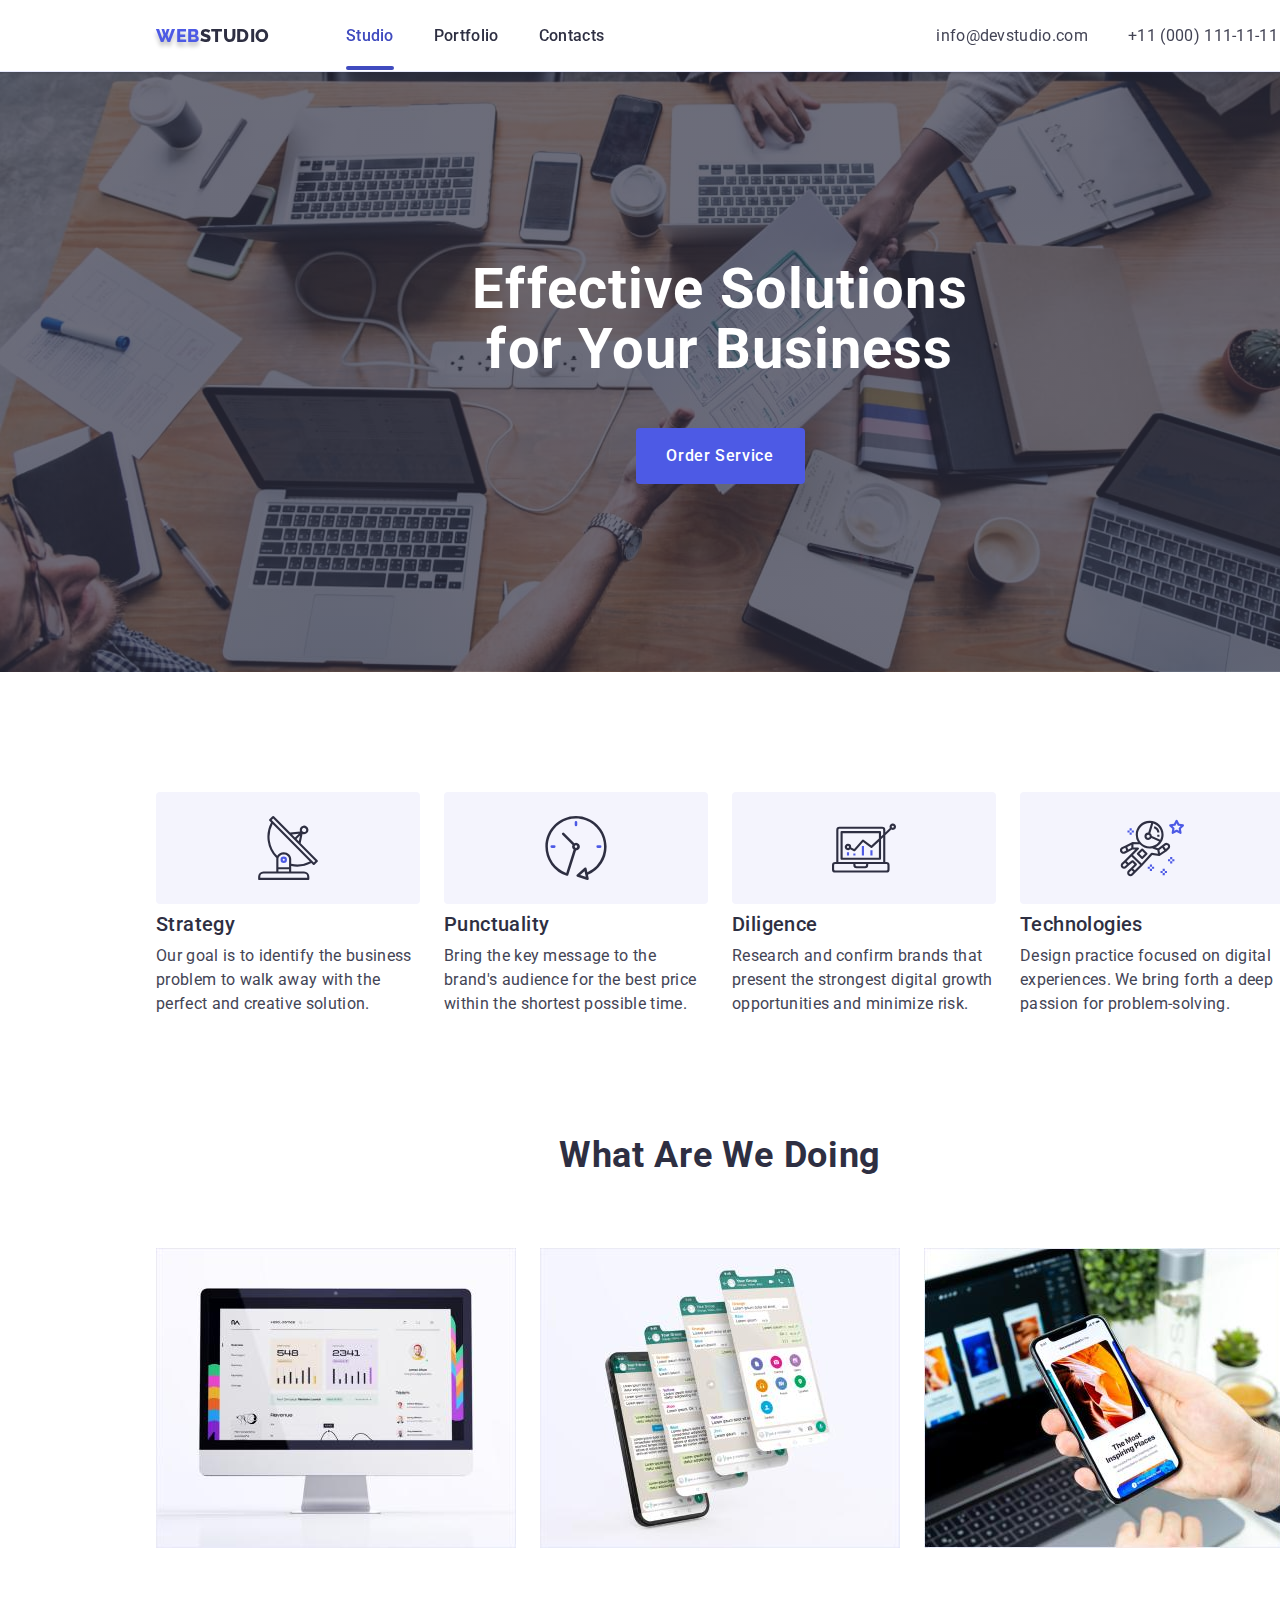
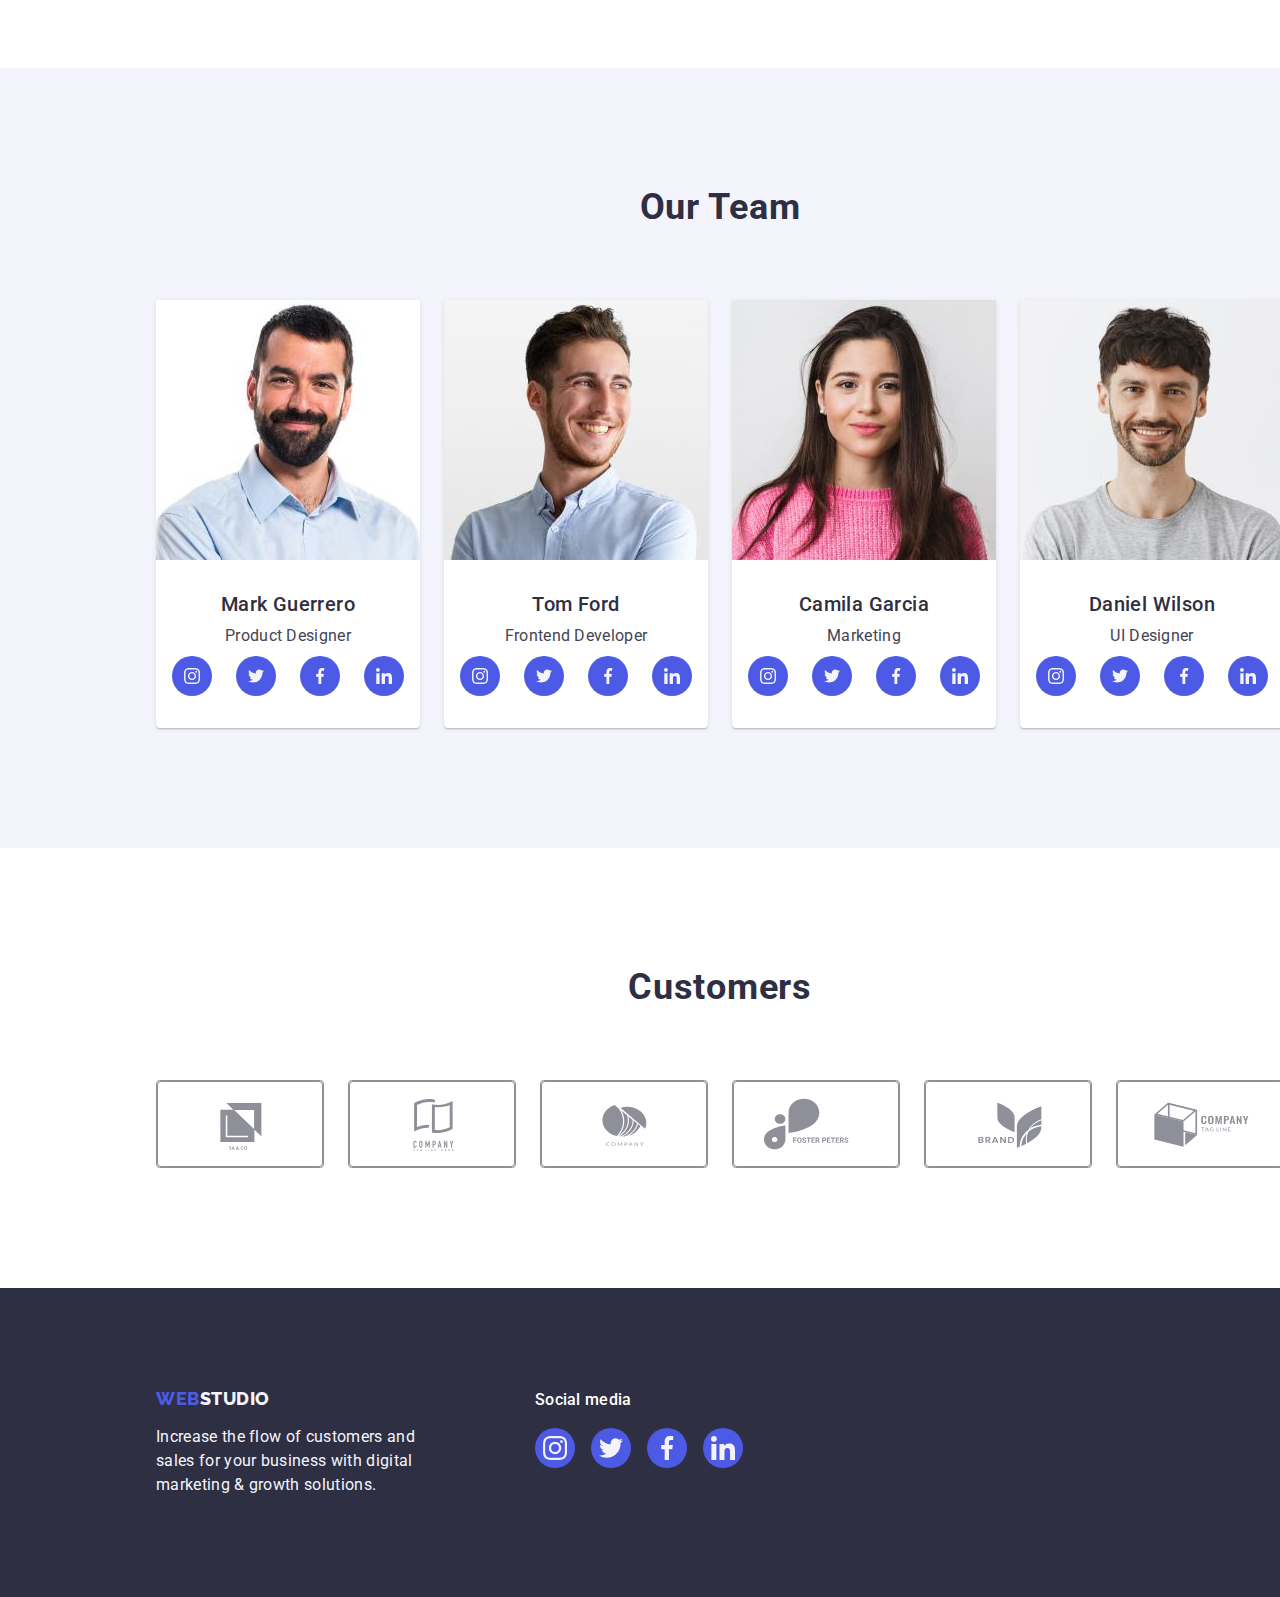
==== index.html @ 385cc88a "test" ====
<!DOCTYPE html>
<html lang="en">
  <head>
    <meta charset="UTF-8" />
    <meta http-equiv="X-UA-Compatible" content="IE=edge" />
    <meta name="viewport" content="width=device-width, initial-scale=1.0" />
    <link rel="preconnect" href="https://fonts.googleapis.com" />
    <link rel="preconnect" href="https://fonts.gstatic.com" crossorigin />
    <link
      href="https://fonts.googleapis.com/css2?family=Raleway:wght@800&family=Roboto:wght@400;500;700;900&display=swap"
      rel="stylesheet"
    />
    <link rel="stylesheet" href="./css/modern-normalize.min.css" />
    <link rel="stylesheet" href="./css/styles.css" />
    <title>Studio</title>
  </head>
  <body>
    <!-- <div class="container"> -->
    <!-- header -->
    <header class="header">
      <div class="header-div container">
        <nav class="header-nav">
          <!-- logo -->

          <a class="header-logo-main link" href="./index.html"
            >Web<span class="header-logo-part">Studio</span></a
          >
          <!-- menu -->
          <!-- использовать ли тут меню, или лучше юл? по семантике вроде как лучше меню? -->
          <ul class="list header-list">
            <li class="header-menu-list">
              <a
                class="header-menu-list-properties link current"
                href="./index.html"
                >Studio</a
              >
            </li>
            <li class="header-menu-list">
              <a
                class="header-menu-list-properties link"
                href="./portfolio.html"
                >Portfolio</a
              >
            </li>
            <li class="header-menu-list">
              <a class="header-menu-list-properties link" href="">Contacts</a>
            </li>
          </ul>
        </nav>
        <!-- contacts -->
        <address class="header-contacts">
          <ul class="list header-contacts-list">
            <li class="contacts-item">
              <a class="contacts-link link" href="mailto:info@devstudio.com"
                >info@devstudio.com</a
              >
            </li>
            <li class="contacts-item">
              <a class="contacts-link link" href="tel:+110001111111"
                >+11 (000) 111-11-11</a
              >
            </li>
          </ul>
        </address>
      </div>
    </header>

    <!-- block solutions/ welcome page -->
    <main>
      <section class="welcome-page">
        <div class="container hero">
          <h1 class="h-one">Effective Solutions for Your Business</h1>
          <!-- <input type="button" value="Order Service" /> -->
          <button class="main-button" type="button" data-modal-open>
            Order Service
          </button>
        </div>
      </section>
      <!-- section one goals -->
      <section class="our-goal">
        <div class="goal-container container">
          <h2 class="visually-hidden">Our Goal</h2>
          <ul class="goal-list list">
            <li class="goal-list-li">
              <div class="goal-container-icons">
                <svg class="icon" width="64" height="64">
                  <use href="./images/icons.svg#icon-antenna"></use>
                </svg>
              </div>
              <h3 class="h-three">Strategy</h3>
              <p class="goal-p">
                Our goal is to identify the business problem to walk away with
                the perfect and creative solution.
              </p>
            </li>
            <li class="goal-list-li">
              <div class="goal-container-icons">
                <svg class="icon" width="64" height="64">
                  <use href="./images/icons.svg#icon-clock"></use>
                </svg>
              </div>
              <h3 class="h-three">Punctuality</h3>
              <p class="goal-p">
                Bring the key message to the brand's audience for the best price
                within the shortest possible time.
              </p>
            </li>
            <li class="goal-list-li">
              <div class="goal-container-icons">
                <svg class="icon" width="64" height="64">
                  <use href="./images/icons.svg#icon-diagram"></use>
                </svg>
              </div>
              <h3 class="h-three">Diligence</h3>
              <p class="goal-p">
                Research and confirm brands that present the strongest digital
                growth opportunities and minimize risk.
              </p>
            </li>
            <li class="goal-list-li">
              <div class="goal-container-icons">
                <svg class="icon" width="64" height="64">
                  <use href="./images/icons.svg#icon-astronaut"></use>
                </svg>
              </div>
              <h3 class="h-three">Technologies</h3>
              <p class="goal-p">
                Design practice focused on digital experiences. We bring forth a
                deep passion for problem-solving.
              </p>
            </li>
          </ul>
        </div>
      </section>
      <!-- section two about our job -->
      <!-- по поводу альтов у данных изображений возникают сомнения -->
      <section class="section-two">
        <div class="do-container container">
          <h2 class="h-two">What are we doing</h2>
          <ul class="images-list list">
            <li class="images-work">
              <img
                src="./images/desktopapp.jpg"
                alt="desktop app"
                width="360"
                height="300"
              />
            </li>
            <li class="images-work">
              <img
                src="./images/mobilesupport.jpg"
                alt="mobile support"
                width="360"
                height="300"
              />
            </li>
            <li class="images-work">
              <img
                src="./images/mobileapp.jpg"
                alt="mobile app"
                width="360"
                height="300"
              />
            </li>
          </ul>
        </div>
      </section>

      <section class="section-employee">
        <div class="employee-container container">
          <h2 class="h-two">Our Team</h2>
          <ul class="employee-list list">
            <li class="employee-card">
              <img
                src="./images/employeephoto1.jpg"
                alt="Mark Guerrero photo"
                width="264"
                height="260"
              />
              <div class="employee-card-text">
                <h3 class="h-three">Mark Guerrero</h3>
                <p class="goal-p">Product Designer</p>
                <div class="employee-icons-box icons-box">
                  <ul class="employee-icons-ul list icons-ul">
                    <li class="socials-icons-list">
                      <a
                        class="socials-a"
                        href="https://www.instagram.com/"
                        target="_blank"
                      >
                        <svg class="icon" width="16" height="16">
                          <use href="./images/icons.svg#icon-instagram"></use>
                        </svg>
                      </a>
                    </li>
                    <li class="socials-icons-list">
                      <a
                        class="socials-a"
                        href="https://www.twitter.com/"
                        target="_blank"
                      >
                        <svg class="icon" width="16" height="16">
                          <use href="./images/icons.svg#icon-twitter"></use>
                        </svg>
                      </a>
                    </li>
                    <li class="socials-icons-list">
                      <a
                        class="socials-a"
                        href="https://www.facebook.com/"
                        target="_blank"
                      >
                        <svg class="icon" width="16" height="16">
                          <use href="./images/icons.svg#icon-facebook"></use>
                        </svg>
                      </a>
                    </li>
                    <li class="socials-icons-list">
                      <a
                        class="socials-a"
                        href="https://www.linkedin.com/"
                        target="_blank"
                      >
                        <svg class="icon" width="16" height="16">
                          <use href="./images/icons.svg#icon-linkedin"></use>
                        </svg>
                      </a>
                    </li>
                  </ul>
                </div>
              </div>
            </li>
            <li class="employee-card">
              <img
                src="./images/employeephoto2.jpg"
                alt="Tom Ford photo"
                width="264"
                height="260"
              />
              <div class="employee-card-text">
                <h3 class="h-three">Tom Ford</h3>
                <p class="goal-p">Frontend Developer</p>
                <div class="employee-icons-box icons-box">
                  <ul class="employee-icons-ul list icons-ul">
                    <li class="socials-icons-list">
                      <a
                        class="socials-a"
                        href="https://www.instagram.com/"
                        target="_blank"
                      >
                        <svg class="icon" width="16" height="16">
                          <use href="./images/icons.svg#icon-instagram"></use>
                        </svg>
                      </a>
                    </li>
                    <li class="socials-icons-list">
                      <a
                        class="socials-a"
                        href="https://www.twitter.com/"
                        target="_blank"
                      >
                        <svg class="icon" width="16" height="16">
                          <use href="./images/icons.svg#icon-twitter"></use>
                        </svg>
                      </a>
                    </li>
                    <li class="socials-icons-list">
                      <a
                        class="socials-a"
                        href="https://www.facebook.com/"
                        target="_blank"
                      >
                        <svg class="icon" width="16" height="16">
                          <use href="./images/icons.svg#icon-facebook"></use>
                        </svg>
                      </a>
                    </li>
                    <li class="socials-icons-list">
                      <a
                        class="socials-a"
                        href="https://www.linkedin.com/"
                        target="_blank"
                      >
                        <svg class="icon" width="16" height="16">
                          <use href="./images/icons.svg#icon-linkedin"></use>
                        </svg>
                      </a>
                    </li>
                  </ul>
                </div>
              </div>
            </li>
            <li class="employee-card">
              <img
                src="./images/employeephoto3.jpg"
                alt="Camila Garcia photo"
                width="264"
                height="260"
              />
              <div class="employee-card-text">
                <h3 class="h-three">Camila Garcia</h3>
                <p class="goal-p">Marketing</p>
                <div class="employee-icons-box icons-box">
                  <ul class="employee-icons-ul list icons-ul">
                    <li class="socials-icons-list">
                      <a
                        class="socials-a"
                        href="https://www.instagram.com/"
                        target="_blank"
                      >
                        <svg class="icon" width="16" height="16">
                          <use href="./images/icons.svg#icon-instagram"></use>
                        </svg>
                      </a>
                    </li>
                    <li class="socials-icons-list">
                      <a
                        class="socials-a"
                        href="https://www.twitter.com/"
                        target="_blank"
                      >
                        <svg class="icon" width="16" height="16">
                          <use href="./images/icons.svg#icon-twitter"></use>
                        </svg>
                      </a>
                    </li>
                    <li class="socials-icons-list">
                      <a
                        class="socials-a"
                        href="https://www.facebook.com/"
                        target="_blank"
                      >
                        <svg class="icon" width="16" height="16">
                          <use href="./images/icons.svg#icon-facebook"></use>
                        </svg>
                      </a>
                    </li>
                    <li class="socials-icons-list">
                      <a
                        class="socials-a"
                        href="https://www.linkedin.com/"
                        target="_blank"
                      >
                        <svg class="icon" width="16" height="16">
                          <use href="./images/icons.svg#icon-linkedin"></use>
                        </svg>
                      </a>
                    </li>
                  </ul>
                </div>
              </div>
            </li>
            <li class="employee-card">
              <img
                src="./images/employeephoto4.jpg"
                alt="Daniel Wilson photo"
                width="264"
                height="260"
              />
              <div class="employee-card-text">
                <h3 class="h-three">Daniel Wilson</h3>
                <p class="goal-p">UI Designer</p>
                <div class="employee-icons-box icons-box">
                  <ul class="employee-icons-ul list icons-ul">
                    <li class="socials-icons-list">
                      <a
                        class="socials-a"
                        href="https://www.instagram.com/"
                        target="_blank"
                      >
                        <svg class="icon" width="16" height="16">
                          <use href="./images/icons.svg#icon-instagram"></use>
                        </svg>
                      </a>
                    </li>
                    <li class="socials-icons-list">
                      <a
                        class="socials-a"
                        href="https://www.twitter.com/"
                        target="_blank"
                      >
                        <svg class="icon" width="16" height="16">
                          <use href="./images/icons.svg#icon-twitter"></use>
                        </svg>
                      </a>
                    </li>
                    <li class="socials-icons-list">
                      <a
                        class="socials-a"
                        href="https://www.facebook.com/"
                        target="_blank"
                      >
                        <svg class="icon" width="16" height="16">
                          <use href="./images/icons.svg#icon-facebook"></use>
                        </svg>
                      </a>
                    </li>
                    <li class="socials-icons-list">
                      <a
                        class="socials-a"
                        href="https://www.linkedin.com/"
                        target="_blank"
                      >
                        <svg class="icon" width="16" height="16">
                          <use href="./images/icons.svg#icon-linkedin"></use>
                        </svg>
                      </a>
                    </li>
                  </ul>
                </div>
              </div>
            </li>
          </ul>
        </div>
      </section>

      <section class="section-customers">
        <div class="customers-div container">
          <h2 class="h-two">Customers</h2>
          <ul class="customers-ul list">
            <li class="customers-list">
              <a class="customers-a" href="">
                <svg class="icon" width="104" height="56">
                  <use href="./images/icons.svg#icon-yacologo"></use>
                </svg>
              </a>
            </li>
            <li class="customers-list">
              <a class="customers-a" href="">
                <svg class="icon" width="104" height="56">
                  <use href="./images/icons.svg#icon-taglinecompanylogo"></use>
                </svg>
              </a>
            </li>
            <li class="customers-list">
              <a class="customers-a" href="">
                <svg class="icon" width="104" height="56">
                  <use href="./images/icons.svg#icon-companylogo"></use>
                </svg>
              </a>
            </li>
            <li class="customers-list">
              <a class="customers-a" href="">
                <svg class="icon" width="104" height="56">
                  <use href="./images/icons.svg#icon-fosterpeterslogo"></use>
                </svg>
              </a>
            </li>
            <li class="customers-list">
              <a class="customers-a" href="">
                <svg class="icon" width="104" height="56">
                  <use href="./images/icons.svg#icon-brandlogo"></use>
                </svg>
              </a>
            </li>
            <li class="customers-list">
              <a class="customers-a" href="">
                <svg class="icon" width="104" height="56">
                  <use href="./images/icons.svg#icon-companytaglinelogo"></use>
                </svg>
              </a>
            </li>
          </ul>
        </div>
      </section>
    </main>

    <footer class="footer-main">
      <div class="footer-container container">
        <div class="footer-logo-p">
          <a class="footer-logo-main link" href="./index.html"
            >Web<span class="footer-logo-part">Studio</span></a
          >

          <p class="footer-text">
            Increase the flow of customers and <br />
            sales for your business with digital <br />
            marketing & growth solutions.
          </p>
        </div>

        <div class="footer-icons-box">
          <p class="socials-p">Social media</p>
          <ul class="footer-icons-ul list">
            <li class="footer-icons-list">
              <a
                class="footer-a"
                href="https://www.instagram.com/"
                target="_blank"
              >
                <svg class="icon" width="24" height="24">
                  <use href="./images/icons.svg#icon-instagram"></use>
                </svg>
              </a>
            </li>
            <li class="footer-icons-list">
              <a
                class="footer-a"
                href="https://www.twitter.com/"
                target="_blank"
              >
                <svg class="icon" width="24" height="24">
                  <use href="./images/icons.svg#icon-twitter"></use>
                </svg>
              </a>
            </li>
            <li class="footer-icons-list">
              <a
                class="footer-a"
                href="https://www.facebook.com/"
                target="_blank"
              >
                <svg class="icon" width="24" height="24">
                  <use href="./images/icons.svg#icon-facebook"></use>
                </svg>
              </a>
            </li>
            <li class="footer-icons-list">
              <a
                class="footer-a"
                href="https://www.linkedin.com/"
                target="_blank"
              >
                <svg class="icon" width="24" height="24">
                  <use href="./images/icons.svg#icon-linkedin"></use>
                </svg>
              </a>
            </li>
          </ul>
        </div>
      </div>
    </footer>

    <!-- ?Модалка -->

    <div class="backdrop is-hidden" data-modal>
      <div class="modal">
        <p class="modal-p"></p>
        <button class="close-button" type="button" data-modal-close>
          <svg class="icon" width="8" height="8">
            <use href="./images/icons.svg#icon-closeblack"></use>
          </svg>
        </button>
      </div>
    </div>

    <!-- ?Конец модалки -->

    <script src="./js/modal.js"></script>
  </body>
</html>
---- css/styles.css ----
body {
  font-family: "Roboto", sans-serif;
  color: #434455;
  background-color: #ffffff;
  width: 1440px;
  margin: 0 auto;
}

.container {
  -webkit-box-align: center;
      -ms-flex-align: center;
          align-items: center;
  width: 1158px;
  margin: 0 auto;
  padding: 0 15px;
}

.header {
  background-color: #ffffff;
  border-bottom: 1px solid #e7e9fc;
  height: 72px;
  display: -webkit-box;
  display: -ms-flexbox;
  display: flex;
  -webkit-box-pack: center;
      -ms-flex-pack: center;
          justify-content: center;
  position: sticky;
  top: 0;
  -webkit-box-shadow: 0px 2px 1px rgba(46, 47, 66, 0.08), 0px 1px 1px rgba(46, 47, 66, 0.16), 0px 1px 6px rgba(46, 47, 66, 0.08);
          box-shadow: 0px 2px 1px rgba(46, 47, 66, 0.08), 0px 1px 1px rgba(46, 47, 66, 0.16), 0px 1px 6px rgba(46, 47, 66, 0.08);
}
.header .header-div {
  display: -webkit-box;
  display: -ms-flexbox;
  display: flex;
}
.header .header-div .header-nav {
  display: -webkit-box;
  display: -ms-flexbox;
  display: flex;
  -webkit-box-align: center;
      -ms-flex-align: center;
          align-items: center;
}
.header .header-div .header-nav .header-list {
  display: -webkit-box;
  display: -ms-flexbox;
  display: flex;
  margin-right: 332px;
  gap: 40px;
  -webkit-box-align: start;
      -ms-flex-align: start;
          align-items: flex-start;
}
.header .header-div .header-nav .header-list .header-menu-list-properties {
  color: #2e2f42;
  font-size: 16px;
  font-weight: 500;
  line-height: 1.5;
  letter-spacing: 0.02em;
  padding: 24px 0;
  position: relative;
  -webkit-transition: color 250ms cubic-bezier(0.4, 0, 0.2, 1);
  transition: color 250ms cubic-bezier(0.4, 0, 0.2, 1);
}
.header .header-div .header-nav .header-list .header-menu-list-properties:hover, .header .header-div .header-nav .header-list .header-menu-list-properties:focus {
  color: #404bbf;
}
.header .header-div .header-nav .header-list .current {
  position: relative;
  color: #404bbf;
  -webkit-transition: color 250ms cubic-bezier(0.4, 0, 0.2, 1);
  transition: color 250ms cubic-bezier(0.4, 0, 0.2, 1);
}
.header .header-div .header-nav .header-list .current::after {
  content: "";
  width: 100%;
  position: absolute;
  left: 0;
  bottom: -1px;
  height: 4px;
  background-color: #404bbf;
  border-radius: 2px;
}
.header .header-div .header-nav .header-logo-main {
  display: -webkit-box;
  display: -ms-flexbox;
  display: flex;
  color: #4d5ae5;
  font-family: "Raleway", sans-serif;
  font-size: 18px;
  font-weight: 800;
  text-transform: uppercase;
  line-height: 1.17;
  letter-spacing: 0.03em;
  margin-right: 76px;
  text-shadow: 0px 4px 4px rgba(0, 0, 0, 0.25);
}
.header .header-div .header-nav .header-logo-main .header-logo-part {
  color: #2e2f42;
  text-shadow: none;
}
.header .header-div .header-contacts {
  font-style: normal;
}
.header .header-div .header-contacts .header-contacts-list {
  display: -webkit-box;
  display: -ms-flexbox;
  display: flex;
  gap: 40px;
}
.header .header-div .header-contacts .header-contacts-list .contacts-link {
  color: #434455;
  font-size: 16px;
  line-height: 1.5;
  letter-spacing: 0.02em;
  position: relative;
  -webkit-transition: color 250ms cubic-bezier(0.4, 0, 0.2, 1);
  transition: color 250ms cubic-bezier(0.4, 0, 0.2, 1);
}
.header .header-div .header-contacts .header-contacts-list .contacts-link:hover, .header .header-div .header-contacts .header-contacts-list .contacts-link:focus {
  color: #404bbf;
}

.footer-main {
  background-color: #2e2f42;
  padding: 100px 0;
}
.footer-main .footer-container {
  display: -webkit-box;
  display: -ms-flexbox;
  display: flex;
  -webkit-box-orient: horizontal;
  -webkit-box-direction: normal;
      -ms-flex-direction: row;
          flex-direction: row;
  -webkit-box-align: baseline;
      -ms-flex-align: baseline;
          align-items: baseline;
}
.footer-main .footer-container .footer-logo-p {
  display: -webkit-box;
  display: -ms-flexbox;
  display: flex;
  -webkit-box-orient: vertical;
  -webkit-box-direction: normal;
      -ms-flex-direction: column;
          flex-direction: column;
  margin-right: 120px;
}
.footer-main .footer-container .footer-logo-p .footer-logo-main {
  display: inline-block;
  color: #4d5ae5;
  font-family: "Raleway", sans-serif;
  font-size: 18px;
  font-weight: 800;
  text-transform: uppercase;
  line-height: 1.17;
  letter-spacing: 0.03em;
  margin-bottom: 16px;
}
.footer-main .footer-container .footer-logo-p .footer-logo-main .footer-logo-part {
  color: #f4f4fd;
}
.footer-main .footer-container .footer-logo-p .footer-text {
  max-width: 264px;
  font-size: 16px;
  color: #f4f4fd;
  letter-spacing: 0.02em;
  line-height: 1.5;
}
.footer-main .footer-container .footer-icons-box {
  display: -webkit-box;
  display: -ms-flexbox;
  display: flex;
  -webkit-box-orient: vertical;
  -webkit-box-direction: normal;
      -ms-flex-direction: column;
          flex-direction: column;
}
.footer-main .footer-container .footer-icons-box .socials-p {
  font-size: 16px;
  font-weight: 500;
  color: #ffffff;
  letter-spacing: 0.02em;
  line-height: 1.5;
  margin-bottom: 16px;
}
.footer-main .footer-container .footer-icons-box .footer-icons-ul {
  display: -webkit-box;
  display: -ms-flexbox;
  display: flex;
  -webkit-box-orient: horizontal;
  -webkit-box-direction: normal;
      -ms-flex-direction: row;
          flex-direction: row;
  -webkit-box-pack: center;
      -ms-flex-pack: center;
          justify-content: center;
  -webkit-box-align: center;
      -ms-flex-align: center;
          align-items: center;
  gap: 16px;
}
.footer-main .footer-container .footer-icons-box .footer-icons-ul .footer-icons-list {
  display: -webkit-box;
  display: -ms-flexbox;
  display: flex;
  -webkit-box-align: center;
      -ms-flex-align: center;
          align-items: center;
  -webkit-box-pack: center;
      -ms-flex-pack: center;
          justify-content: center;
  width: 40px;
  height: 40px;
}
.footer-main .footer-container .footer-icons-box .footer-icons-ul .footer-icons-list .footer-a {
  display: -webkit-box;
  display: -ms-flexbox;
  display: flex;
  background-color: #4d5ae5;
  border-radius: 50%;
  width: 100%;
  height: 100%;
  -webkit-box-align: center;
      -ms-flex-align: center;
          align-items: center;
  -webkit-box-pack: center;
      -ms-flex-pack: center;
          justify-content: center;
  -webkit-transition: background-color 250ms cubic-bezier(0.4, 0, 0.2, 1);
  transition: background-color 250ms cubic-bezier(0.4, 0, 0.2, 1);
}
.footer-main .footer-container .footer-icons-box .footer-icons-ul .footer-icons-list .footer-a .icon {
  fill: #f4f4fd;
}
.footer-main .footer-container .footer-icons-box .footer-icons-ul .footer-icons-list .footer-a:hover, .footer-main .footer-container .footer-icons-box .footer-icons-ul .footer-icons-list .footer-a:focus {
  background-color: #31d0aa;
}

.list {
  list-style: none;
}

.link {
  text-decoration: none;
}

.h-one {
  color: #ffffff;
  font-size: 56px;
  line-height: 1.07;
  letter-spacing: 0.02em;
}

.h-two {
  color: #2e2f42;
  font-size: 36px;
  line-height: 1.11;
  text-transform: capitalize;
  letter-spacing: 0.02em;
  text-align: center;
}

.goal-p {
  color: #434455;
  font-size: 16px;
  line-height: 1.5;
  letter-spacing: 0.02em;
}

.h-three {
  color: #2e2f42;
  font-size: 20px;
  font-weight: 500;
  line-height: 1.2;
  letter-spacing: 0.02em;
}

.h-two-portfolio {
  color: #2e2f42;
  font-size: 20px;
  font-weight: 500;
  line-height: 1.2;
  letter-spacing: 0.02em;
}

.main-button {
  font-family: "Roboto", sans-serif;
  font-weight: 500;
  background-color: #4d5ae5;
  color: #ffffff;
  font-size: 16px;
  cursor: pointer;
  line-height: 1.5;
  letter-spacing: 0.04em;
  height: 56px;
}
.main-button:hover, .main-button:focus {
  background-color: #404bbf;
}

.portfolio-button {
  font-family: "Roboto", sans-serif;
  font-weight: 500;
  background-color: #f4f4fd;
  color: #4d5ae5;
  font-size: 16px;
  cursor: pointer;
  line-height: 1.5;
  letter-spacing: 0.04em;
  padding: 12px 24px;
  border-radius: 4px;
  border: 1px solid #e7e9fc;
}
.portfolio-button:hover, .portfolio-button:focus {
  background-color: #404bbf;
  color: #ffffff;
  border: 1px solid transparent;
}

.icons-box {
  display: -webkit-box;
  display: -ms-flexbox;
  display: flex;
}
.icons-box .icons-ul {
  display: -webkit-box;
  display: -ms-flexbox;
  display: flex;
  -webkit-box-orient: horizontal;
  -webkit-box-direction: normal;
      -ms-flex-direction: row;
          flex-direction: row;
  -webkit-box-pack: center;
      -ms-flex-pack: center;
          justify-content: center;
  -webkit-box-align: center;
      -ms-flex-align: center;
          align-items: center;
  gap: 24px;
}
.icons-box .icons-ul .socials-icons-list {
  display: -webkit-box;
  display: -ms-flexbox;
  display: flex;
  -webkit-box-align: center;
      -ms-flex-align: center;
          align-items: center;
  -webkit-box-pack: center;
      -ms-flex-pack: center;
          justify-content: center;
  background-color: #4d5ae5;
  width: 40px;
  height: 40px;
  border-radius: 50%;
}
.icons-box .icons-ul .socials-icons-list .socials-a {
  display: -webkit-box;
  display: -ms-flexbox;
  display: flex;
  width: 100%;
  height: 100%;
  -webkit-box-align: center;
      -ms-flex-align: center;
          align-items: center;
  -webkit-box-pack: center;
      -ms-flex-pack: center;
          justify-content: center;
}
.icons-box .icons-ul .socials-icons-list .socials-a .icon {
  fill: #f4f4fd;
}
.icons-box .icons-ul .socials-icons-list:hover, .icons-box .icons-ul .socials-icons-list:focus {
  background-color: #404bbf;
}

.welcome-page {
  display: -webkit-box;
  display: -ms-flexbox;
  display: flex;
  -ms-flex-negative: 0;
      flex-shrink: 0;
  max-width: 1440px;
  width: 1440px;
  background-color: #2e2f42;
  background-image: -webkit-gradient(linear, left top, left bottom, from(rgba(46, 47, 66, 0.7)), to(rgba(46, 47, 66, 0.7))), url(../images/peopleoffice.jpg);
  background-image: linear-gradient(rgba(46, 47, 66, 0.7), rgba(46, 47, 66, 0.7)), url(../images/peopleoffice.jpg);
  background-position: center;
  background-repeat: no-repeat;
  background-size: cover;
  color: #ffffff;
  padding: 188px 0;
  text-align: center;
}
.welcome-page .h-one {
  max-width: 496px;
  margin: 0 auto;
}
.welcome-page .main-button {
  display: block;
  min-width: 169px;
  border: none;
  border-radius: 4px;
  margin: 48px auto 0;
  -webkit-transition: background-color 250ms cubic-bezier(0.4, 0, 0.2, 1);
  transition: background-color 250ms cubic-bezier(0.4, 0, 0.2, 1);
}

.visually-hidden {
  position: absolute;
  width: 1px;
  height: 1px;
  padding: 0;
  margin: -1px;
  overflow: hidden;
  clip: rect(0, 0, 0, 0);
  -webkit-clip-path: inset(100%);
          clip-path: inset(100%);
  white-space: nowrap;
  border: 0;
}

.our-goal {
  padding: 120px 0;
}
.our-goal .goal-container {
  display: -webkit-box;
  display: -ms-flexbox;
  display: flex;
  -ms-flex-negative: 0;
      flex-shrink: 0;
}
.our-goal .goal-container .goal-list {
  display: -webkit-box;
  display: -ms-flexbox;
  display: flex;
  gap: 24px;
}
.our-goal .goal-container .goal-list .goal-list-li {
  display: -webkit-box;
  display: -ms-flexbox;
  display: flex;
  width: calc((100% - 72px) / 4);
  -webkit-box-orient: vertical;
  -webkit-box-direction: normal;
      -ms-flex-direction: column;
          flex-direction: column;
  -webkit-box-align: start;
      -ms-flex-align: start;
          align-items: flex-start;
}
.our-goal .goal-container .goal-list .goal-list-li .h-three {
  margin-bottom: 8px;
}
.our-goal .goal-container .goal-list .goal-list-li .goal-p {
  margin: 0;
  padding: 0;
}
.our-goal .goal-container .goal-list .goal-list-li .goal-container-icons {
  display: -webkit-box;
  display: -ms-flexbox;
  display: flex;
  -webkit-box-align: center;
      -ms-flex-align: center;
          align-items: center;
  -webkit-box-pack: center;
      -ms-flex-pack: center;
          justify-content: center;
  height: 112px;
  width: 100%;
  background-color: #f4f4fd;
  border-radius: 4px;
  margin-bottom: 8px;
}

.section-two {
  padding: 0 0 120px 0;
}
.section-two .do-container {
  display: -webkit-box;
  display: -ms-flexbox;
  display: flex;
  -webkit-box-orient: vertical;
  -webkit-box-direction: normal;
      -ms-flex-direction: column;
          flex-direction: column;
}
.section-two .do-container .h-two {
  margin-bottom: 72px;
  text-align: center;
}
.section-two .do-container .images-list {
  display: -webkit-box;
  display: -ms-flexbox;
  display: flex;
  gap: 24px;
  -ms-flex-negative: 0;
      flex-shrink: 0;
}
.section-two .do-container .images-list .images-work {
  display: -webkit-inline-box;
  display: -ms-inline-flexbox;
  display: inline-flex;
  width: calc((100% - 48px) / 3);
  -webkit-box-orient: vertical;
  -webkit-box-direction: normal;
      -ms-flex-direction: column;
          flex-direction: column;
  -webkit-box-align: start;
      -ms-flex-align: start;
          align-items: flex-start;
}

.section-employee {
  padding: 120px 0;
  background: #f4f4fd;
}
.section-employee .employee-container {
  display: -webkit-box;
  display: -ms-flexbox;
  display: flex;
  -webkit-box-orient: vertical;
  -webkit-box-direction: normal;
      -ms-flex-direction: column;
          flex-direction: column;
}
.section-employee .employee-container .h-two {
  margin-bottom: 72px;
  text-align: center;
}
.section-employee .employee-container .employee-list {
  display: -webkit-box;
  display: -ms-flexbox;
  display: flex;
  gap: 24px;
  -ms-flex-negative: 0;
      flex-shrink: 0;
}
.section-employee .employee-container .employee-list .employee-card {
  display: -webkit-inline-box;
  display: -ms-inline-flexbox;
  display: inline-flex;
  width: calc((100% - 72px) / 4);
  -webkit-box-orient: vertical;
  -webkit-box-direction: normal;
      -ms-flex-direction: column;
          flex-direction: column;
  -webkit-box-align: center;
      -ms-flex-align: center;
          align-items: center;
  -webkit-box-pack: center;
      -ms-flex-pack: center;
          justify-content: center;
  border-radius: 0px 0px 4px 4px;
  background: #ffffff;
  -webkit-box-shadow: 0px 2px 1px 0px rgba(46, 47, 66, 0.08), 0px 1px 1px 0px rgba(46, 47, 66, 0.16), 0px 1px 6px 0px rgba(46, 47, 66, 0.08);
          box-shadow: 0px 2px 1px 0px rgba(46, 47, 66, 0.08), 0px 1px 1px 0px rgba(46, 47, 66, 0.16), 0px 1px 6px 0px rgba(46, 47, 66, 0.08);
}
.section-employee .employee-container .employee-list .employee-card .employee-card-text {
  display: -webkit-box;
  display: -ms-flexbox;
  display: flex;
  width: 232px;
  -webkit-box-orient: vertical;
  -webkit-box-direction: normal;
      -ms-flex-direction: column;
          flex-direction: column;
  -webkit-box-pack: center;
      -ms-flex-pack: center;
          justify-content: center;
  -webkit-box-align: center;
      -ms-flex-align: center;
          align-items: center;
  margin: 32px 16px;
}
.section-employee .employee-container .employee-list .employee-card .employee-card-text .h-three {
  text-align: center;
  margin-bottom: 8px;
}
.section-employee .employee-container .employee-list .employee-card .employee-card-text .goal-p {
  text-align: center;
  margin-bottom: 8px;
}

.section-customers {
  padding: 120px 0;
}
.section-customers .customers-div {
  display: -webkit-box;
  display: -ms-flexbox;
  display: flex;
  -webkit-box-orient: vertical;
  -webkit-box-direction: normal;
      -ms-flex-direction: column;
          flex-direction: column;
}
.section-customers .customers-div .h-two {
  margin-bottom: 72px;
}
.section-customers .customers-div .customers-ul {
  display: -webkit-box;
  display: -ms-flexbox;
  display: flex;
  gap: 24px;
}
.section-customers .customers-div .customers-ul .customers-list {
  display: -webkit-box;
  display: -ms-flexbox;
  display: flex;
  width: 168px;
  height: 88px;
  border-radius: 4px;
  border: 1px solid #8e8f99;
  -webkit-box-pack: center;
      -ms-flex-pack: center;
          justify-content: center;
  -webkit-box-align: center;
      -ms-flex-align: center;
          align-items: center;
  -webkit-transition: border-color 250ms cubic-bezier(0.4, 0, 0.2, 1), color 250ms cubic-bezier(0.4, 0, 0.2, 1);
  transition: border-color 250ms cubic-bezier(0.4, 0, 0.2, 1), color 250ms cubic-bezier(0.4, 0, 0.2, 1);
}
.section-customers .customers-div .customers-ul .customers-list .customers-a {
  width: 100%;
  height: 100%;
  border: 1px solid #8e8f99;
  border-radius: 4px;
  display: -webkit-box;
  display: -ms-flexbox;
  display: flex;
  -webkit-box-align: center;
      -ms-flex-align: center;
          align-items: center;
  -webkit-box-pack: center;
      -ms-flex-pack: center;
          justify-content: center;
  color: #8e8f99;
}
.section-customers .customers-div .customers-ul .customers-list .customers-a:hover, .section-customers .customers-div .customers-ul .customers-list .customers-a:focus {
  border-color: #404bbf;
  color: #404bbf;
}
.section-customers .customers-div .customers-ul .customers-list .customers-a:hover .icon, .section-customers .customers-div .customers-ul .customers-list .customers-a:focus .icon {
  fill: currentColor;
}

.projects-section {
  padding: 96px 0 120px 0;
}
.projects-section .projects-list {
  display: -webkit-box;
  display: -ms-flexbox;
  display: flex;
  -webkit-box-pack: center;
      -ms-flex-pack: center;
          justify-content: center;
  gap: 24px;
  margin-bottom: 72px;
}

.projects-card {
  display: -webkit-box;
  display: -ms-flexbox;
  display: flex;
  -ms-flex-wrap: wrap;
      flex-wrap: wrap;
  -webkit-column-gap: 24px;
     -moz-column-gap: 24px;
          column-gap: 24px;
  row-gap: 48px;
}
.projects-card .projects-card-list {
  width: calc((100% - 48px) / 3);
}
.projects-card .projects-card-list .projects-card-list-content {
  padding: 32px 16px;
  border: 1px solid #e7e9fc;
  border-top: none;
}
.projects-card .projects-card-list .projects-card-list-content .h-two-portfolio {
  margin-bottom: 8px;
}

.projects-card-list .projects-overlay-box {
  position: relative;
  overflow: hidden;
}
.projects-card-list .projects-overlay-box .overlay {
  display: -webkit-box;
  display: -ms-flexbox;
  display: flex;
  width: 296px;
  -webkit-box-orient: vertical;
  -webkit-box-direction: normal;
      -ms-flex-direction: column;
          flex-direction: column;
  -ms-flex-negative: 0;
      flex-shrink: 0;
  background-color: rgba(77, 90, 229, 0.8);
  position: absolute;
  top: 0;
  left: 0;
  width: 100%;
  height: 100%;
  padding: 40px 32px;
  -webkit-transform: translateY(100%);
          transform: translateY(100%);
  -webkit-transition: -webkit-transform 250ms ease-in-out;
  transition: -webkit-transform 250ms ease-in-out;
  transition: transform 250ms ease-in-out;
  transition: transform 250ms ease-in-out, -webkit-transform 250ms ease-in-out;
}
.projects-card-list .projects-overlay-box .overlay .overlay-p {
  color: #f4f4fd;
  font-size: 16px;
  line-height: 1.5;
  letter-spacing: 0.02em;
}
.projects-card-list:hover .overlay, .projects-card-list:focus .overlay {
  -webkit-transform: translateY(0);
          transform: translateY(0);
}

.backdrop {
  position: fixed;
  top: 0;
  left: 0;
  width: 100%;
  height: 100%;
  background-color: rgba(46, 47, 66, 0.4);
  display: -webkit-box;
  display: -ms-flexbox;
  display: flex;
  -webkit-box-align: center;
      -ms-flex-align: center;
          align-items: center;
  -webkit-box-pack: center;
      -ms-flex-pack: center;
          justify-content: center;
  -webkit-transition: opacity 250ms cubic-bezier(0.4, 0, 0.2, 1), visibility 250ms cubic-bezier(0.4, 0, 0.2, 1);
  transition: opacity 250ms cubic-bezier(0.4, 0, 0.2, 1), visibility 250ms cubic-bezier(0.4, 0, 0.2, 1);
}
.backdrop .modal {
  position: absolute;
  top: 50%;
  left: 50%;
  -webkit-transform: translate(-50%, -50%) scale(1);
          transform: translate(-50%, -50%) scale(1);
  width: 408px;
  min-height: 584px;
  background: #fcfcfc;
  -webkit-box-shadow: 0px 1px 1px rgba(0, 0, 0, 0.14), 0px 1px 3px rgba(0, 0, 0, 0.12), 0px 2px 1px rgba(0, 0, 0, 0.2);
          box-shadow: 0px 1px 1px rgba(0, 0, 0, 0.14), 0px 1px 3px rgba(0, 0, 0, 0.12), 0px 2px 1px rgba(0, 0, 0, 0.2);
  border-radius: 4px;
  -webkit-transition: -webkit-transform 2500ms cubic-bezier(0.4, 0, 0.2, 1);
  transition: -webkit-transform 2500ms cubic-bezier(0.4, 0, 0.2, 1);
  transition: transform 2500ms cubic-bezier(0.4, 0, 0.2, 1);
  transition: transform 2500ms cubic-bezier(0.4, 0, 0.2, 1), -webkit-transform 2500ms cubic-bezier(0.4, 0, 0.2, 1);
}
.backdrop .modal .modal-p {
  margin-bottom: 20px;
}
.backdrop .modal .close-button {
  display: -webkit-box;
  display: -ms-flexbox;
  display: flex;
  position: absolute;
  top: 24px;
  right: 24px;
  width: 24px;
  height: 24px;
  border-radius: 50%;
  -webkit-box-align: center;
      -ms-flex-align: center;
          align-items: center;
  -webkit-box-pack: center;
      -ms-flex-pack: center;
          justify-content: center;
  background-color: #e7e9fc;
  border: 1px solid rgba(0, 0, 0, 0.1);
  padding: 0;
  cursor: pointer;
  -webkit-transition: background-color 250ms cubic-bezier(0.4, 0, 0.2, 1), border 250ms cubic-bezier(0.4, 0, 0.2, 1);
  transition: background-color 250ms cubic-bezier(0.4, 0, 0.2, 1), border 250ms cubic-bezier(0.4, 0, 0.2, 1);
}
.backdrop .modal .close-button .icon {
  -webkit-transition: fill 250ms cubic-bezier(0.4, 0, 0.2, 1);
  transition: fill 250ms cubic-bezier(0.4, 0, 0.2, 1);
}
.backdrop .modal .close-button:hover, .backdrop .modal .close-button:focus {
  background-color: #404bbf;
  border: none;
  fill: #ffffff;
}

.is-hidden {
  opacity: 0;
  visibility: hidden;
  pointer-events: none;
}/*# sourceMappingURL=styles.css.map */
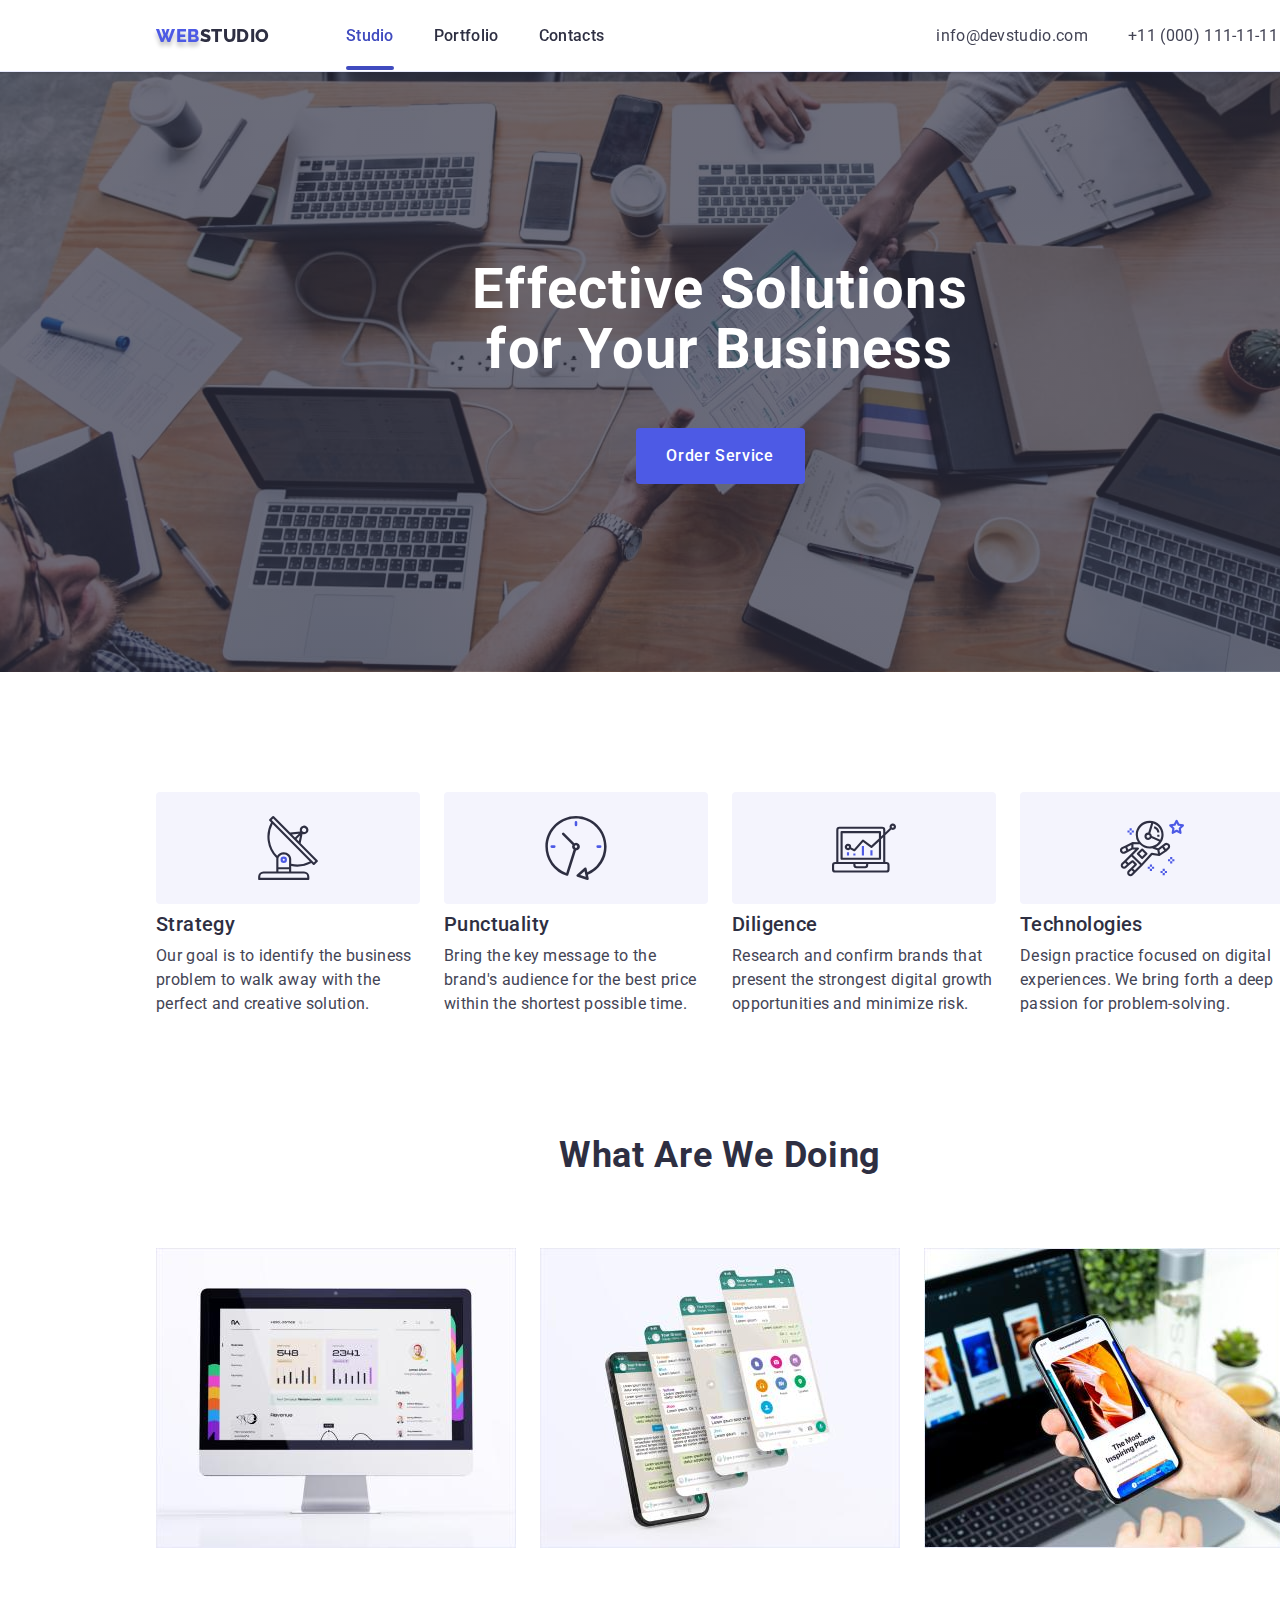
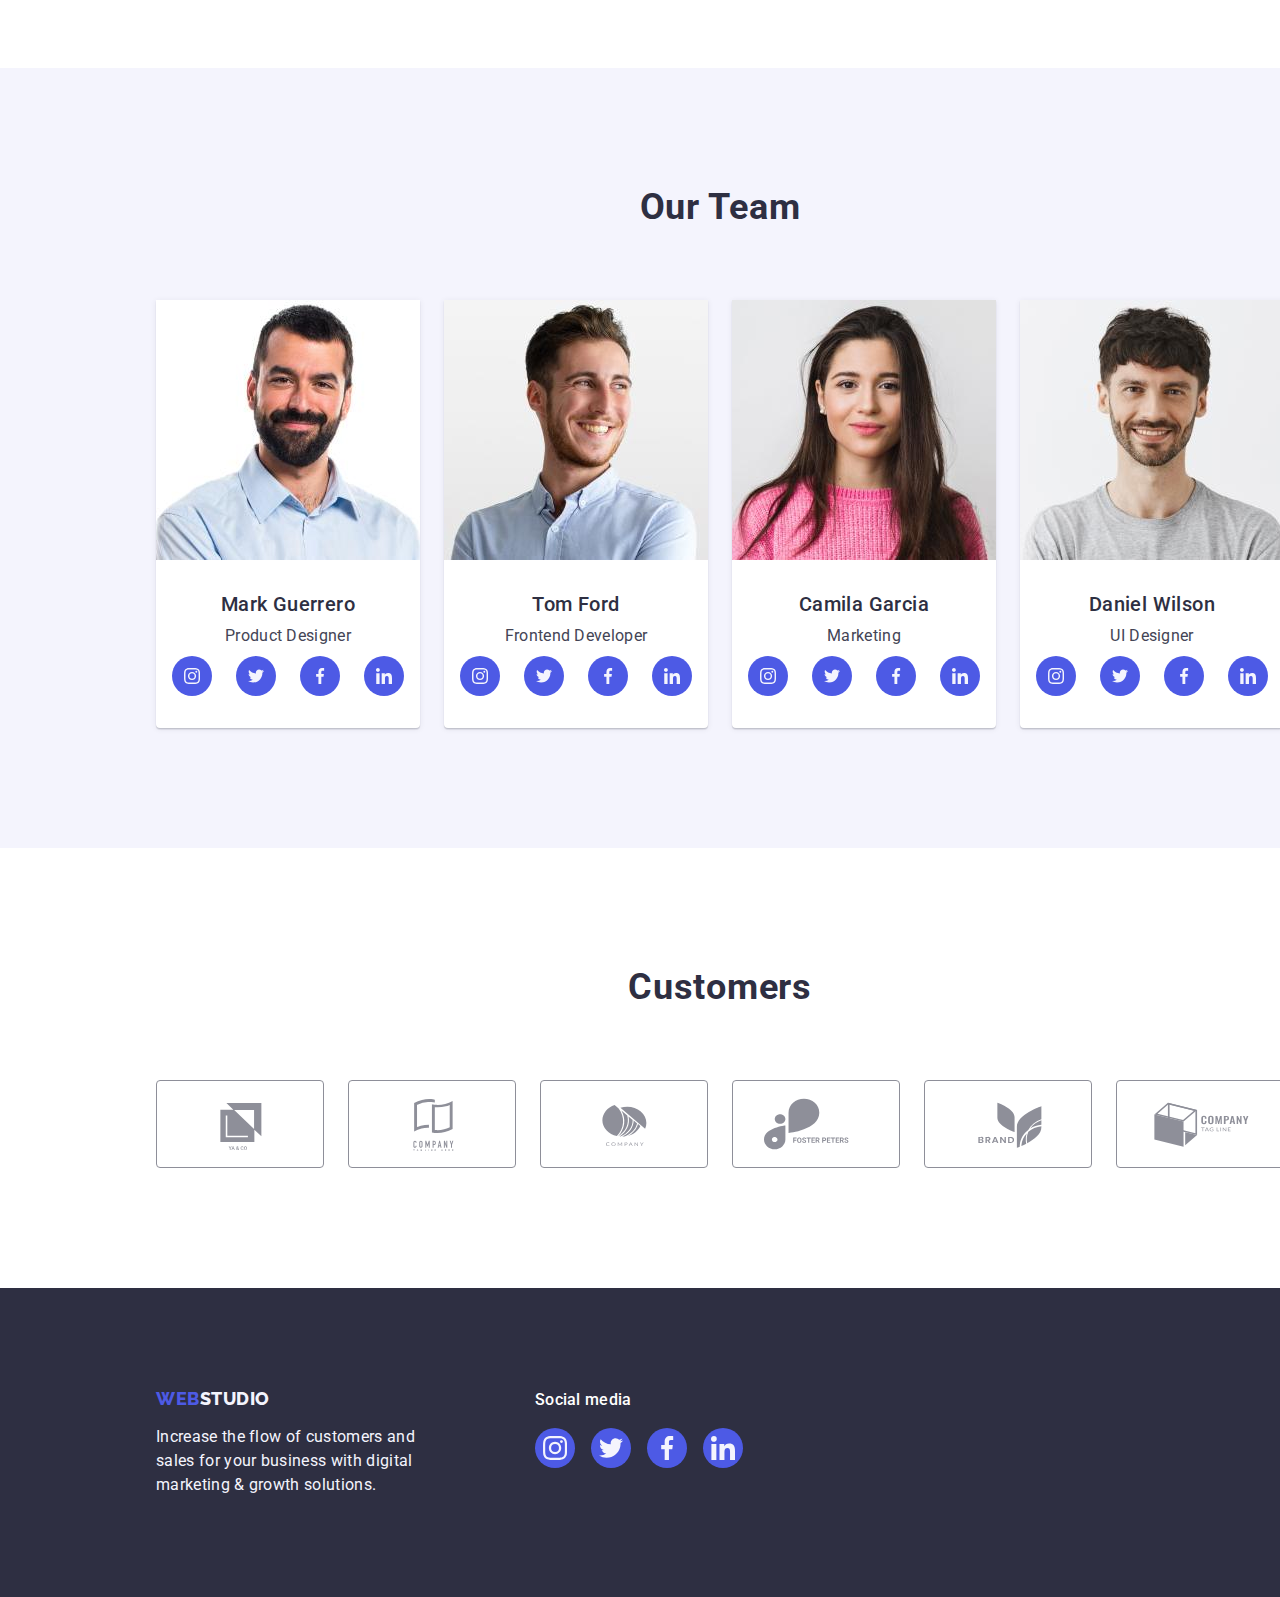
==== commit 93a23dac: "test" ====
--- a/index.html
+++ b/index.html
@@ -533,7 +533,7 @@
 
     <!-- ?Модалка -->
 
-    <div class="backdrop is-hidden" data-modal>
+    <div class="backdrop is-hidden container" data-modal>
       <div class="modal">
         <p class="modal-p"></p>
         <button class="close-button" type="button" data-modal-close>
--- a/css/styles.css
+++ b/css/styles.css
@@ -605,39 +605,32 @@
   display: -ms-flexbox;
   display: flex;
   gap: 24px;
+  width: 100%;
 }
 .section-customers .customers-div .customers-ul .customers-list {
   display: -webkit-box;
   display: -ms-flexbox;
   display: flex;
-  width: 168px;
+  width: calc((100% - 120px) / 6);
   height: 88px;
+}
+.section-customers .customers-div .customers-ul .customers-list .customers-a {
+  display: -webkit-box;
+  display: -ms-flexbox;
+  display: flex;
+  border: 1px solid #8e8f99;
   border-radius: 4px;
-  border: 1px solid #8e8f99;
-  -webkit-box-pack: center;
-      -ms-flex-pack: center;
-          justify-content: center;
-  -webkit-box-align: center;
-      -ms-flex-align: center;
-          align-items: center;
+  -webkit-box-align: center;
+      -ms-flex-align: center;
+          align-items: center;
+  -webkit-box-pack: center;
+      -ms-flex-pack: center;
+          justify-content: center;
+  color: #8e8f99;
+  width: 100%;
+  height: 100%;
   -webkit-transition: border-color 250ms cubic-bezier(0.4, 0, 0.2, 1), color 250ms cubic-bezier(0.4, 0, 0.2, 1);
   transition: border-color 250ms cubic-bezier(0.4, 0, 0.2, 1), color 250ms cubic-bezier(0.4, 0, 0.2, 1);
-}
-.section-customers .customers-div .customers-ul .customers-list .customers-a {
-  width: 100%;
-  height: 100%;
-  border: 1px solid #8e8f99;
-  border-radius: 4px;
-  display: -webkit-box;
-  display: -ms-flexbox;
-  display: flex;
-  -webkit-box-align: center;
-      -ms-flex-align: center;
-          align-items: center;
-  -webkit-box-pack: center;
-      -ms-flex-pack: center;
-          justify-content: center;
-  color: #8e8f99;
 }
 .section-customers .customers-div .customers-ul .customers-list .customers-a:hover, .section-customers .customers-div .customers-ul .customers-list .customers-a:focus {
   border-color: #404bbf;
@@ -725,15 +718,15 @@
 }
 
 .backdrop {
+  display: -webkit-box;
+  display: -ms-flexbox;
+  display: flex;
   position: fixed;
   top: 0;
   left: 0;
   width: 100%;
   height: 100%;
   background-color: rgba(46, 47, 66, 0.4);
-  display: -webkit-box;
-  display: -ms-flexbox;
-  display: flex;
   -webkit-box-align: center;
       -ms-flex-align: center;
           align-items: center;
@@ -744,6 +737,9 @@
   transition: opacity 250ms cubic-bezier(0.4, 0, 0.2, 1), visibility 250ms cubic-bezier(0.4, 0, 0.2, 1);
 }
 .backdrop .modal {
+  display: -webkit-box;
+  display: -ms-flexbox;
+  display: flex;
   position: absolute;
   top: 50%;
   left: 50%;
@@ -755,13 +751,10 @@
   -webkit-box-shadow: 0px 1px 1px rgba(0, 0, 0, 0.14), 0px 1px 3px rgba(0, 0, 0, 0.12), 0px 2px 1px rgba(0, 0, 0, 0.2);
           box-shadow: 0px 1px 1px rgba(0, 0, 0, 0.14), 0px 1px 3px rgba(0, 0, 0, 0.12), 0px 2px 1px rgba(0, 0, 0, 0.2);
   border-radius: 4px;
-  -webkit-transition: -webkit-transform 2500ms cubic-bezier(0.4, 0, 0.2, 1);
-  transition: -webkit-transform 2500ms cubic-bezier(0.4, 0, 0.2, 1);
-  transition: transform 2500ms cubic-bezier(0.4, 0, 0.2, 1);
-  transition: transform 2500ms cubic-bezier(0.4, 0, 0.2, 1), -webkit-transform 2500ms cubic-bezier(0.4, 0, 0.2, 1);
-}
-.backdrop .modal .modal-p {
-  margin-bottom: 20px;
+  -webkit-transition: -webkit-transform 250ms cubic-bezier(0.4, 0, 0.2, 1);
+  transition: -webkit-transform 250ms cubic-bezier(0.4, 0, 0.2, 1);
+  transition: transform 250ms cubic-bezier(0.4, 0, 0.2, 1);
+  transition: transform 250ms cubic-bezier(0.4, 0, 0.2, 1), -webkit-transform 250ms cubic-bezier(0.4, 0, 0.2, 1);
 }
 .backdrop .modal .close-button {
   display: -webkit-box;
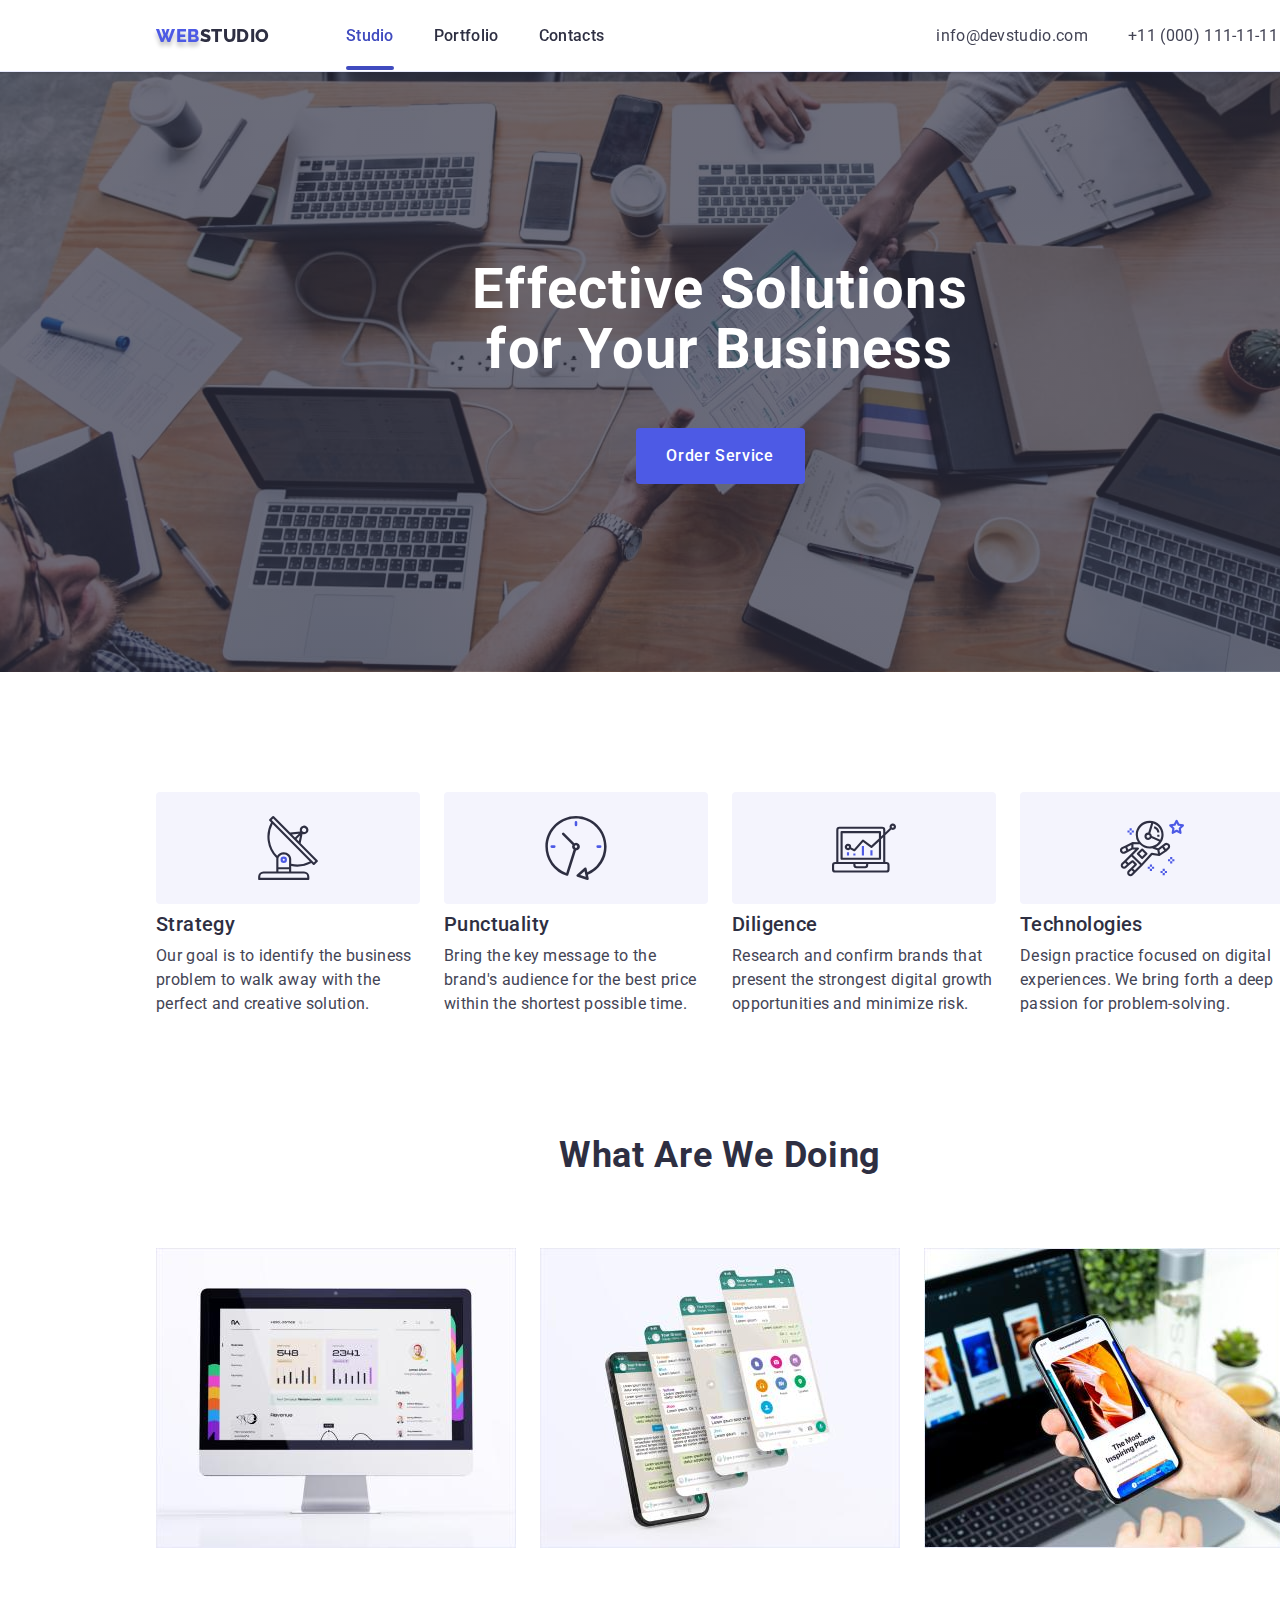
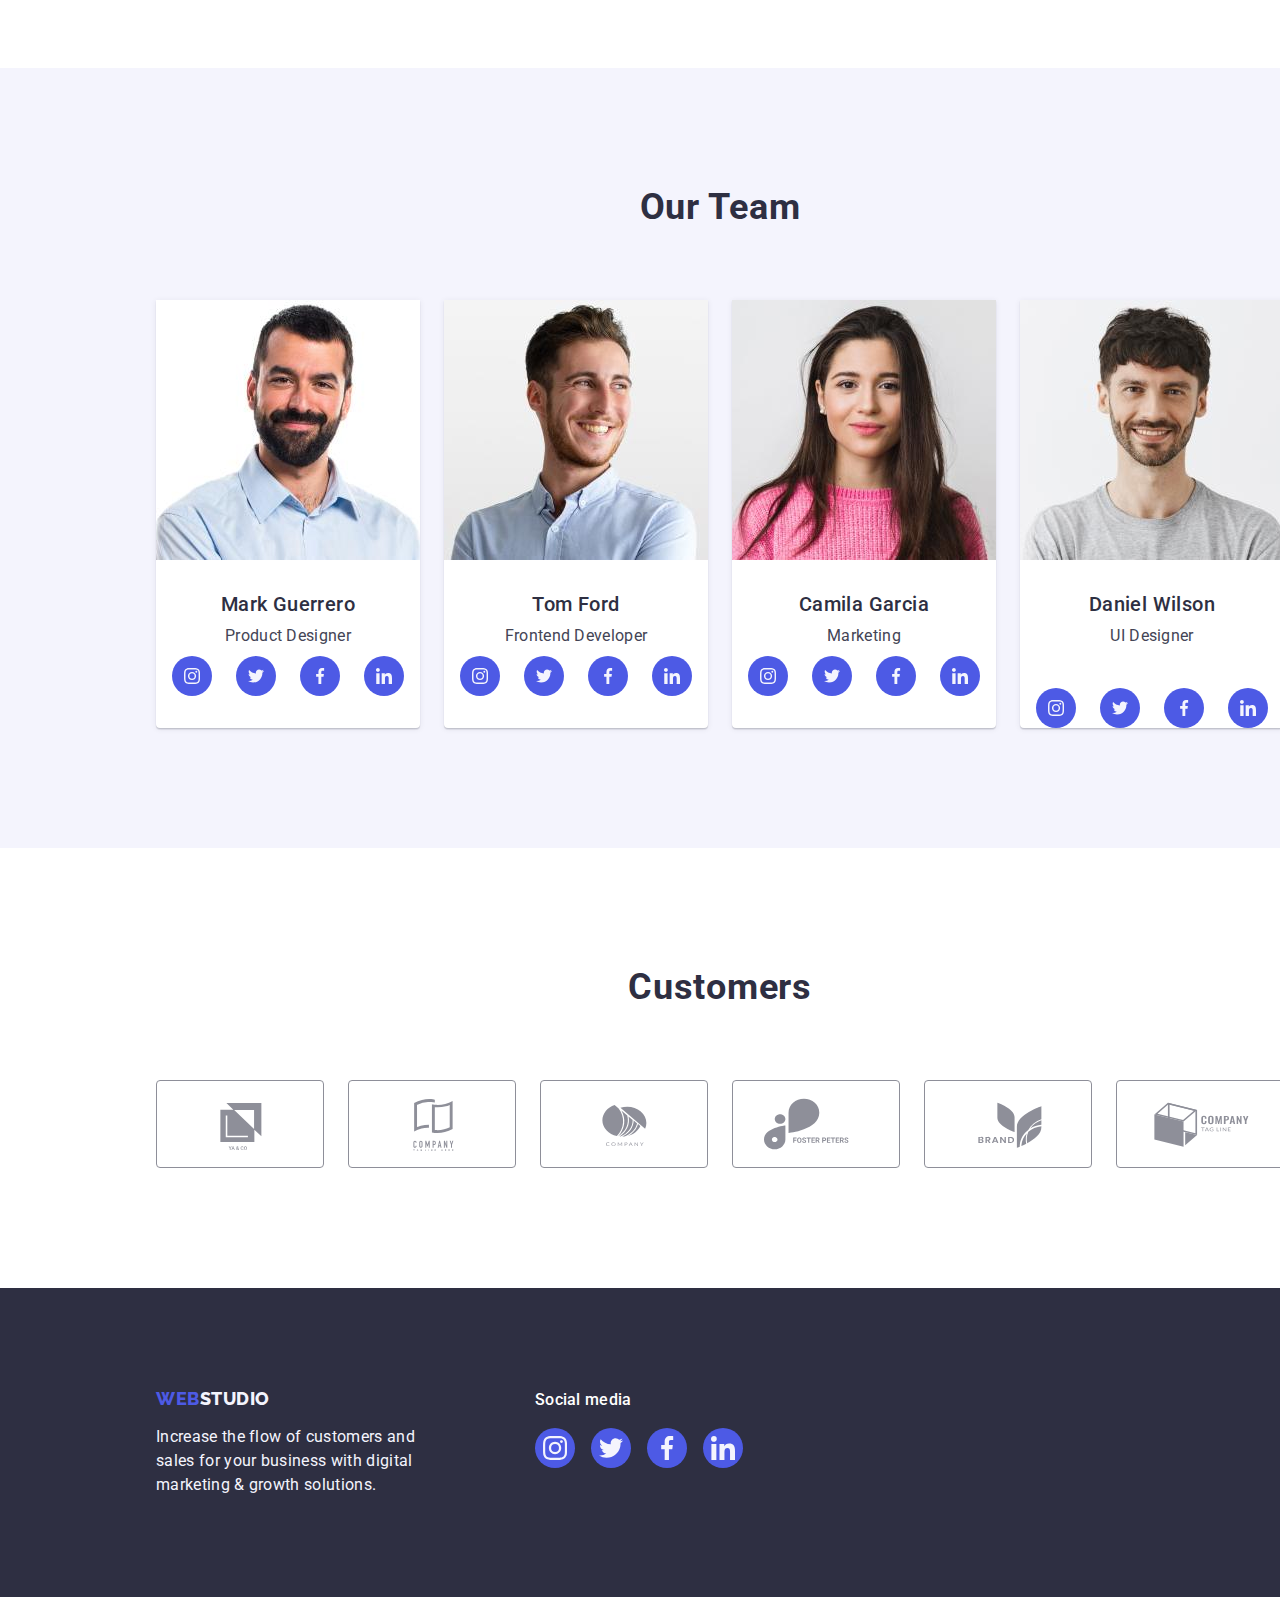
==== commit d78b9bc3: "test" ====
--- a/index.html
+++ b/index.html
@@ -360,54 +360,54 @@
               <div class="employee-card-text">
                 <h3 class="h-three">Daniel Wilson</h3>
                 <p class="goal-p">UI Designer</p>
-                <div class="employee-icons-box icons-box">
-                  <ul class="employee-icons-ul list icons-ul">
-                    <li class="socials-icons-list">
-                      <a
-                        class="socials-a"
-                        href="https://www.instagram.com/"
-                        target="_blank"
-                      >
-                        <svg class="icon" width="16" height="16">
-                          <use href="./images/icons.svg#icon-instagram"></use>
-                        </svg>
-                      </a>
-                    </li>
-                    <li class="socials-icons-list">
-                      <a
-                        class="socials-a"
-                        href="https://www.twitter.com/"
-                        target="_blank"
-                      >
-                        <svg class="icon" width="16" height="16">
-                          <use href="./images/icons.svg#icon-twitter"></use>
-                        </svg>
-                      </a>
-                    </li>
-                    <li class="socials-icons-list">
-                      <a
-                        class="socials-a"
-                        href="https://www.facebook.com/"
-                        target="_blank"
-                      >
-                        <svg class="icon" width="16" height="16">
-                          <use href="./images/icons.svg#icon-facebook"></use>
-                        </svg>
-                      </a>
-                    </li>
-                    <li class="socials-icons-list">
-                      <a
-                        class="socials-a"
-                        href="https://www.linkedin.com/"
-                        target="_blank"
-                      >
-                        <svg class="icon" width="16" height="16">
-                          <use href="./images/icons.svg#icon-linkedin"></use>
-                        </svg>
-                      </a>
-                    </li>
-                  </ul>
-                </div>
+              </div>
+              <div class="employee-icons-box icons-box">
+                <ul class="employee-icons-ul list icons-ul">
+                  <li class="socials-icons-list">
+                    <a
+                      class="socials-a"
+                      href="https://www.instagram.com/"
+                      target="_blank"
+                    >
+                      <svg class="icon" width="16" height="16">
+                        <use href="./images/icons.svg#icon-instagram"></use>
+                      </svg>
+                    </a>
+                  </li>
+                  <li class="socials-icons-list">
+                    <a
+                      class="socials-a"
+                      href="https://www.twitter.com/"
+                      target="_blank"
+                    >
+                      <svg class="icon" width="16" height="16">
+                        <use href="./images/icons.svg#icon-twitter"></use>
+                      </svg>
+                    </a>
+                  </li>
+                  <li class="socials-icons-list">
+                    <a
+                      class="socials-a"
+                      href="https://www.facebook.com/"
+                      target="_blank"
+                    >
+                      <svg class="icon" width="16" height="16">
+                        <use href="./images/icons.svg#icon-facebook"></use>
+                      </svg>
+                    </a>
+                  </li>
+                  <li class="socials-icons-list">
+                    <a
+                      class="socials-a"
+                      href="https://www.linkedin.com/"
+                      target="_blank"
+                    >
+                      <svg class="icon" width="16" height="16">
+                        <use href="./images/icons.svg#icon-linkedin"></use>
+                      </svg>
+                    </a>
+                  </li>
+                </ul>
               </div>
             </li>
           </ul>
@@ -531,9 +531,7 @@
       </div>
     </footer>
 
-    <!-- ?Модалка -->
-
-    <div class="backdrop is-hidden container" data-modal>
+    <div class="backdrop is-hidden" data-modal>
       <div class="modal">
         <p class="modal-p"></p>
         <button class="close-button" type="button" data-modal-close>
@@ -544,8 +542,6 @@
       </div>
     </div>
 
-    <!-- ?Конец модалки -->
-
     <script src="./js/modal.js"></script>
   </body>
 </html>
--- a/css/styles.css
+++ b/css/styles.css
@@ -319,62 +319,6 @@
   background-color: #404bbf;
   color: #ffffff;
   border: 1px solid transparent;
-}
-
-.icons-box {
-  display: -webkit-box;
-  display: -ms-flexbox;
-  display: flex;
-}
-.icons-box .icons-ul {
-  display: -webkit-box;
-  display: -ms-flexbox;
-  display: flex;
-  -webkit-box-orient: horizontal;
-  -webkit-box-direction: normal;
-      -ms-flex-direction: row;
-          flex-direction: row;
-  -webkit-box-pack: center;
-      -ms-flex-pack: center;
-          justify-content: center;
-  -webkit-box-align: center;
-      -ms-flex-align: center;
-          align-items: center;
-  gap: 24px;
-}
-.icons-box .icons-ul .socials-icons-list {
-  display: -webkit-box;
-  display: -ms-flexbox;
-  display: flex;
-  -webkit-box-align: center;
-      -ms-flex-align: center;
-          align-items: center;
-  -webkit-box-pack: center;
-      -ms-flex-pack: center;
-          justify-content: center;
-  background-color: #4d5ae5;
-  width: 40px;
-  height: 40px;
-  border-radius: 50%;
-}
-.icons-box .icons-ul .socials-icons-list .socials-a {
-  display: -webkit-box;
-  display: -ms-flexbox;
-  display: flex;
-  width: 100%;
-  height: 100%;
-  -webkit-box-align: center;
-      -ms-flex-align: center;
-          align-items: center;
-  -webkit-box-pack: center;
-      -ms-flex-pack: center;
-          justify-content: center;
-}
-.icons-box .icons-ul .socials-icons-list .socials-a .icon {
-  fill: #f4f4fd;
-}
-.icons-box .icons-ul .socials-icons-list:hover, .icons-box .icons-ul .socials-icons-list:focus {
-  background-color: #404bbf;
 }
 
 .welcome-page {
@@ -518,20 +462,22 @@
   padding: 120px 0;
   background: #f4f4fd;
 }
-.section-employee .employee-container {
-  display: -webkit-box;
-  display: -ms-flexbox;
-  display: flex;
-  -webkit-box-orient: vertical;
-  -webkit-box-direction: normal;
-      -ms-flex-direction: column;
-          flex-direction: column;
-}
-.section-employee .employee-container .h-two {
+
+.employee-container {
+  display: -webkit-box;
+  display: -ms-flexbox;
+  display: flex;
+  -webkit-box-orient: vertical;
+  -webkit-box-direction: normal;
+      -ms-flex-direction: column;
+          flex-direction: column;
+}
+.employee-container .h-two {
   margin-bottom: 72px;
   text-align: center;
 }
-.section-employee .employee-container .employee-list {
+
+.employee-list {
   display: -webkit-box;
   display: -ms-flexbox;
   display: flex;
@@ -539,7 +485,7 @@
   -ms-flex-negative: 0;
       flex-shrink: 0;
 }
-.section-employee .employee-container .employee-list .employee-card {
+.employee-list .employee-card {
   display: -webkit-inline-box;
   display: -ms-inline-flexbox;
   display: inline-flex;
@@ -559,7 +505,7 @@
   -webkit-box-shadow: 0px 2px 1px 0px rgba(46, 47, 66, 0.08), 0px 1px 1px 0px rgba(46, 47, 66, 0.16), 0px 1px 6px 0px rgba(46, 47, 66, 0.08);
           box-shadow: 0px 2px 1px 0px rgba(46, 47, 66, 0.08), 0px 1px 1px 0px rgba(46, 47, 66, 0.16), 0px 1px 6px 0px rgba(46, 47, 66, 0.08);
 }
-.section-employee .employee-container .employee-list .employee-card .employee-card-text {
+.employee-list .employee-card .employee-card-text {
   display: -webkit-box;
   display: -ms-flexbox;
   display: flex;
@@ -574,15 +520,72 @@
   -webkit-box-align: center;
       -ms-flex-align: center;
           align-items: center;
-  margin: 32px 16px;
-}
-.section-employee .employee-container .employee-list .employee-card .employee-card-text .h-three {
+  padding: 32px 0;
+}
+.employee-list .employee-card .employee-card-text .h-three {
   text-align: center;
   margin-bottom: 8px;
 }
-.section-employee .employee-container .employee-list .employee-card .employee-card-text .goal-p {
+.employee-list .employee-card .employee-card-text .goal-p {
   text-align: center;
   margin-bottom: 8px;
+}
+
+.employee-icons-box {
+  display: -webkit-box;
+  display: -ms-flexbox;
+  display: flex;
+}
+
+.employee-icons-ul {
+  display: -webkit-box;
+  display: -ms-flexbox;
+  display: flex;
+  -webkit-box-orient: horizontal;
+  -webkit-box-direction: normal;
+      -ms-flex-direction: row;
+          flex-direction: row;
+  -webkit-box-pack: center;
+      -ms-flex-pack: center;
+          justify-content: center;
+  -webkit-box-align: center;
+      -ms-flex-align: center;
+          align-items: center;
+  gap: 24px;
+}
+.employee-icons-ul .socials-icons-list {
+  display: -webkit-box;
+  display: -ms-flexbox;
+  display: flex;
+  -webkit-box-align: center;
+      -ms-flex-align: center;
+          align-items: center;
+  -webkit-box-pack: center;
+      -ms-flex-pack: center;
+          justify-content: center;
+  background-color: #4d5ae5;
+  width: 40px;
+  height: 40px;
+  border-radius: 50%;
+}
+.employee-icons-ul .socials-icons-list .socials-a {
+  display: -webkit-box;
+  display: -ms-flexbox;
+  display: flex;
+  width: 100%;
+  height: 100%;
+  -webkit-box-align: center;
+      -ms-flex-align: center;
+          align-items: center;
+  -webkit-box-pack: center;
+      -ms-flex-pack: center;
+          justify-content: center;
+}
+.employee-icons-ul .socials-icons-list .socials-a .icon {
+  fill: #f4f4fd;
+}
+.employee-icons-ul .socials-icons-list:hover, .employee-icons-ul .socials-icons-list:focus {
+  background-color: #404bbf;
 }
 
 .section-customers {
@@ -718,28 +721,16 @@
 }
 
 .backdrop {
-  display: -webkit-box;
-  display: -ms-flexbox;
-  display: flex;
   position: fixed;
   top: 0;
   left: 0;
   width: 100%;
   height: 100%;
   background-color: rgba(46, 47, 66, 0.4);
-  -webkit-box-align: center;
-      -ms-flex-align: center;
-          align-items: center;
-  -webkit-box-pack: center;
-      -ms-flex-pack: center;
-          justify-content: center;
   -webkit-transition: opacity 250ms cubic-bezier(0.4, 0, 0.2, 1), visibility 250ms cubic-bezier(0.4, 0, 0.2, 1);
   transition: opacity 250ms cubic-bezier(0.4, 0, 0.2, 1), visibility 250ms cubic-bezier(0.4, 0, 0.2, 1);
 }
 .backdrop .modal {
-  display: -webkit-box;
-  display: -ms-flexbox;
-  display: flex;
   position: absolute;
   top: 50%;
   left: 50%;
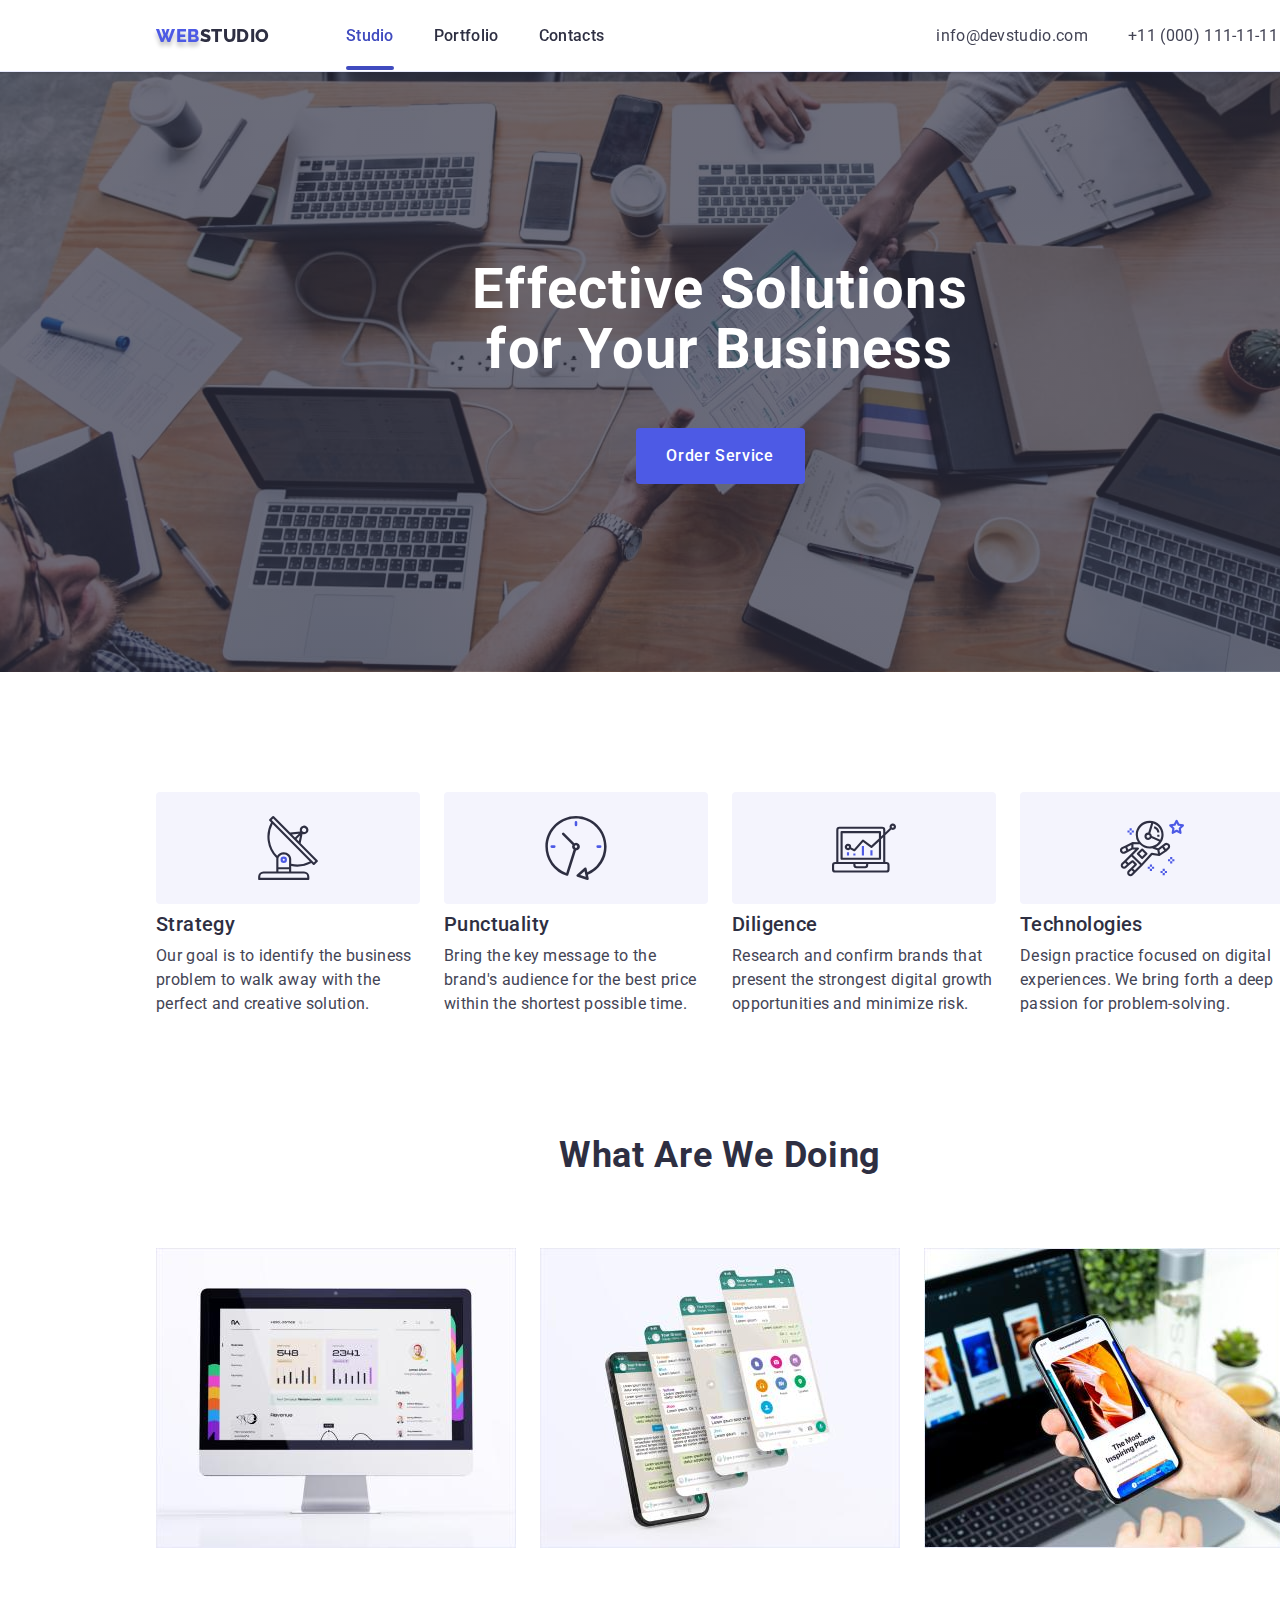
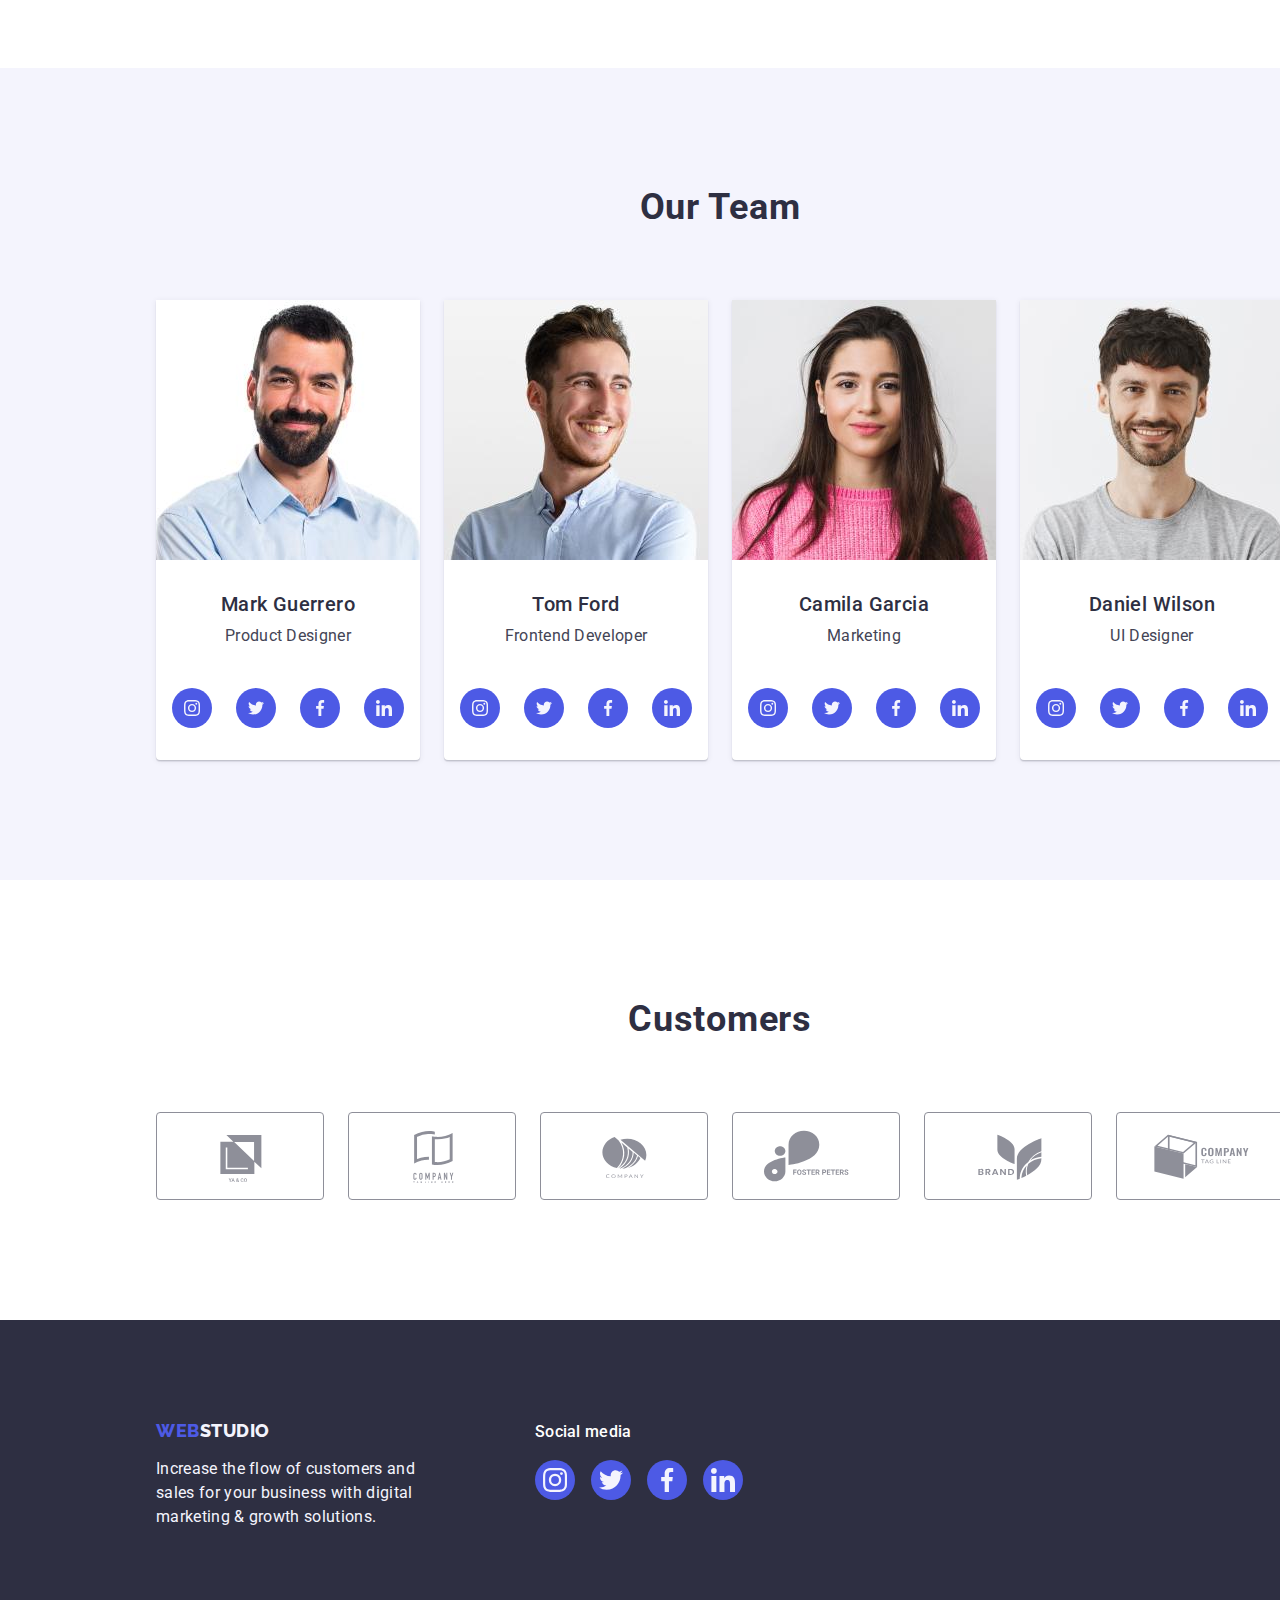
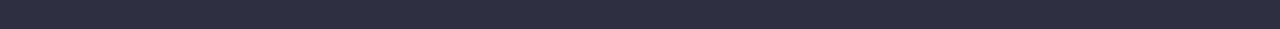
==== commit 0aa564e6: "test" ====
--- a/index.html
+++ b/index.html
@@ -180,54 +180,54 @@
               <div class="employee-card-text">
                 <h3 class="h-three">Mark Guerrero</h3>
                 <p class="goal-p">Product Designer</p>
-                <div class="employee-icons-box icons-box">
-                  <ul class="employee-icons-ul list icons-ul">
-                    <li class="socials-icons-list">
-                      <a
-                        class="socials-a"
-                        href="https://www.instagram.com/"
-                        target="_blank"
-                      >
-                        <svg class="icon" width="16" height="16">
-                          <use href="./images/icons.svg#icon-instagram"></use>
-                        </svg>
-                      </a>
-                    </li>
-                    <li class="socials-icons-list">
-                      <a
-                        class="socials-a"
-                        href="https://www.twitter.com/"
-                        target="_blank"
-                      >
-                        <svg class="icon" width="16" height="16">
-                          <use href="./images/icons.svg#icon-twitter"></use>
-                        </svg>
-                      </a>
-                    </li>
-                    <li class="socials-icons-list">
-                      <a
-                        class="socials-a"
-                        href="https://www.facebook.com/"
-                        target="_blank"
-                      >
-                        <svg class="icon" width="16" height="16">
-                          <use href="./images/icons.svg#icon-facebook"></use>
-                        </svg>
-                      </a>
-                    </li>
-                    <li class="socials-icons-list">
-                      <a
-                        class="socials-a"
-                        href="https://www.linkedin.com/"
-                        target="_blank"
-                      >
-                        <svg class="icon" width="16" height="16">
-                          <use href="./images/icons.svg#icon-linkedin"></use>
-                        </svg>
-                      </a>
-                    </li>
-                  </ul>
-                </div>
+              </div>
+              <div class="employee-icons-box icons-box">
+                <ul class="employee-icons-ul list icons-ul">
+                  <li class="socials-icons-list">
+                    <a
+                      class="socials-a"
+                      href="https://www.instagram.com/"
+                      target="_blank"
+                    >
+                      <svg class="icon" width="16" height="16">
+                        <use href="./images/icons.svg#icon-instagram"></use>
+                      </svg>
+                    </a>
+                  </li>
+                  <li class="socials-icons-list">
+                    <a
+                      class="socials-a"
+                      href="https://www.twitter.com/"
+                      target="_blank"
+                    >
+                      <svg class="icon" width="16" height="16">
+                        <use href="./images/icons.svg#icon-twitter"></use>
+                      </svg>
+                    </a>
+                  </li>
+                  <li class="socials-icons-list">
+                    <a
+                      class="socials-a"
+                      href="https://www.facebook.com/"
+                      target="_blank"
+                    >
+                      <svg class="icon" width="16" height="16">
+                        <use href="./images/icons.svg#icon-facebook"></use>
+                      </svg>
+                    </a>
+                  </li>
+                  <li class="socials-icons-list">
+                    <a
+                      class="socials-a"
+                      href="https://www.linkedin.com/"
+                      target="_blank"
+                    >
+                      <svg class="icon" width="16" height="16">
+                        <use href="./images/icons.svg#icon-linkedin"></use>
+                      </svg>
+                    </a>
+                  </li>
+                </ul>
               </div>
             </li>
             <li class="employee-card">
@@ -240,54 +240,54 @@
               <div class="employee-card-text">
                 <h3 class="h-three">Tom Ford</h3>
                 <p class="goal-p">Frontend Developer</p>
-                <div class="employee-icons-box icons-box">
-                  <ul class="employee-icons-ul list icons-ul">
-                    <li class="socials-icons-list">
-                      <a
-                        class="socials-a"
-                        href="https://www.instagram.com/"
-                        target="_blank"
-                      >
-                        <svg class="icon" width="16" height="16">
-                          <use href="./images/icons.svg#icon-instagram"></use>
-                        </svg>
-                      </a>
-                    </li>
-                    <li class="socials-icons-list">
-                      <a
-                        class="socials-a"
-                        href="https://www.twitter.com/"
-                        target="_blank"
-                      >
-                        <svg class="icon" width="16" height="16">
-                          <use href="./images/icons.svg#icon-twitter"></use>
-                        </svg>
-                      </a>
-                    </li>
-                    <li class="socials-icons-list">
-                      <a
-                        class="socials-a"
-                        href="https://www.facebook.com/"
-                        target="_blank"
-                      >
-                        <svg class="icon" width="16" height="16">
-                          <use href="./images/icons.svg#icon-facebook"></use>
-                        </svg>
-                      </a>
-                    </li>
-                    <li class="socials-icons-list">
-                      <a
-                        class="socials-a"
-                        href="https://www.linkedin.com/"
-                        target="_blank"
-                      >
-                        <svg class="icon" width="16" height="16">
-                          <use href="./images/icons.svg#icon-linkedin"></use>
-                        </svg>
-                      </a>
-                    </li>
-                  </ul>
-                </div>
+              </div>
+              <div class="employee-icons-box icons-box">
+                <ul class="employee-icons-ul list icons-ul">
+                  <li class="socials-icons-list">
+                    <a
+                      class="socials-a"
+                      href="https://www.instagram.com/"
+                      target="_blank"
+                    >
+                      <svg class="icon" width="16" height="16">
+                        <use href="./images/icons.svg#icon-instagram"></use>
+                      </svg>
+                    </a>
+                  </li>
+                  <li class="socials-icons-list">
+                    <a
+                      class="socials-a"
+                      href="https://www.twitter.com/"
+                      target="_blank"
+                    >
+                      <svg class="icon" width="16" height="16">
+                        <use href="./images/icons.svg#icon-twitter"></use>
+                      </svg>
+                    </a>
+                  </li>
+                  <li class="socials-icons-list">
+                    <a
+                      class="socials-a"
+                      href="https://www.facebook.com/"
+                      target="_blank"
+                    >
+                      <svg class="icon" width="16" height="16">
+                        <use href="./images/icons.svg#icon-facebook"></use>
+                      </svg>
+                    </a>
+                  </li>
+                  <li class="socials-icons-list">
+                    <a
+                      class="socials-a"
+                      href="https://www.linkedin.com/"
+                      target="_blank"
+                    >
+                      <svg class="icon" width="16" height="16">
+                        <use href="./images/icons.svg#icon-linkedin"></use>
+                      </svg>
+                    </a>
+                  </li>
+                </ul>
               </div>
             </li>
             <li class="employee-card">
@@ -300,54 +300,54 @@
               <div class="employee-card-text">
                 <h3 class="h-three">Camila Garcia</h3>
                 <p class="goal-p">Marketing</p>
-                <div class="employee-icons-box icons-box">
-                  <ul class="employee-icons-ul list icons-ul">
-                    <li class="socials-icons-list">
-                      <a
-                        class="socials-a"
-                        href="https://www.instagram.com/"
-                        target="_blank"
-                      >
-                        <svg class="icon" width="16" height="16">
-                          <use href="./images/icons.svg#icon-instagram"></use>
-                        </svg>
-                      </a>
-                    </li>
-                    <li class="socials-icons-list">
-                      <a
-                        class="socials-a"
-                        href="https://www.twitter.com/"
-                        target="_blank"
-                      >
-                        <svg class="icon" width="16" height="16">
-                          <use href="./images/icons.svg#icon-twitter"></use>
-                        </svg>
-                      </a>
-                    </li>
-                    <li class="socials-icons-list">
-                      <a
-                        class="socials-a"
-                        href="https://www.facebook.com/"
-                        target="_blank"
-                      >
-                        <svg class="icon" width="16" height="16">
-                          <use href="./images/icons.svg#icon-facebook"></use>
-                        </svg>
-                      </a>
-                    </li>
-                    <li class="socials-icons-list">
-                      <a
-                        class="socials-a"
-                        href="https://www.linkedin.com/"
-                        target="_blank"
-                      >
-                        <svg class="icon" width="16" height="16">
-                          <use href="./images/icons.svg#icon-linkedin"></use>
-                        </svg>
-                      </a>
-                    </li>
-                  </ul>
-                </div>
+              </div>
+              <div class="employee-icons-box icons-box">
+                <ul class="employee-icons-ul list icons-ul">
+                  <li class="socials-icons-list">
+                    <a
+                      class="socials-a"
+                      href="https://www.instagram.com/"
+                      target="_blank"
+                    >
+                      <svg class="icon" width="16" height="16">
+                        <use href="./images/icons.svg#icon-instagram"></use>
+                      </svg>
+                    </a>
+                  </li>
+                  <li class="socials-icons-list">
+                    <a
+                      class="socials-a"
+                      href="https://www.twitter.com/"
+                      target="_blank"
+                    >
+                      <svg class="icon" width="16" height="16">
+                        <use href="./images/icons.svg#icon-twitter"></use>
+                      </svg>
+                    </a>
+                  </li>
+                  <li class="socials-icons-list">
+                    <a
+                      class="socials-a"
+                      href="https://www.facebook.com/"
+                      target="_blank"
+                    >
+                      <svg class="icon" width="16" height="16">
+                        <use href="./images/icons.svg#icon-facebook"></use>
+                      </svg>
+                    </a>
+                  </li>
+                  <li class="socials-icons-list">
+                    <a
+                      class="socials-a"
+                      href="https://www.linkedin.com/"
+                      target="_blank"
+                    >
+                      <svg class="icon" width="16" height="16">
+                        <use href="./images/icons.svg#icon-linkedin"></use>
+                      </svg>
+                    </a>
+                  </li>
+                </ul>
               </div>
             </li>
             <li class="employee-card">
--- a/css/styles.css
+++ b/css/styles.css
@@ -520,7 +520,7 @@
   -webkit-box-align: center;
       -ms-flex-align: center;
           align-items: center;
-  padding: 32px 0;
+  margin: 32px 16px 0 16px;
 }
 .employee-list .employee-card .employee-card-text .h-three {
   text-align: center;
@@ -535,38 +535,21 @@
   display: -webkit-box;
   display: -ms-flexbox;
   display: flex;
+  padding: 32px 0;
 }
 
 .employee-icons-ul {
   display: -webkit-box;
   display: -ms-flexbox;
   display: flex;
-  -webkit-box-orient: horizontal;
-  -webkit-box-direction: normal;
-      -ms-flex-direction: row;
-          flex-direction: row;
-  -webkit-box-pack: center;
-      -ms-flex-pack: center;
-          justify-content: center;
-  -webkit-box-align: center;
-      -ms-flex-align: center;
-          align-items: center;
+  -webkit-box-pack: center;
+      -ms-flex-pack: center;
+          justify-content: center;
   gap: 24px;
 }
 .employee-icons-ul .socials-icons-list {
-  display: -webkit-box;
-  display: -ms-flexbox;
-  display: flex;
-  -webkit-box-align: center;
-      -ms-flex-align: center;
-          align-items: center;
-  -webkit-box-pack: center;
-      -ms-flex-pack: center;
-          justify-content: center;
-  background-color: #4d5ae5;
   width: 40px;
   height: 40px;
-  border-radius: 50%;
 }
 .employee-icons-ul .socials-icons-list .socials-a {
   display: -webkit-box;
@@ -580,6 +563,9 @@
   -webkit-box-pack: center;
       -ms-flex-pack: center;
           justify-content: center;
+  background-color: #4d5ae5;
+  justify-content: center;
+  border-radius: 50%;
 }
 .employee-icons-ul .socials-icons-list .socials-a .icon {
   fill: #f4f4fd;
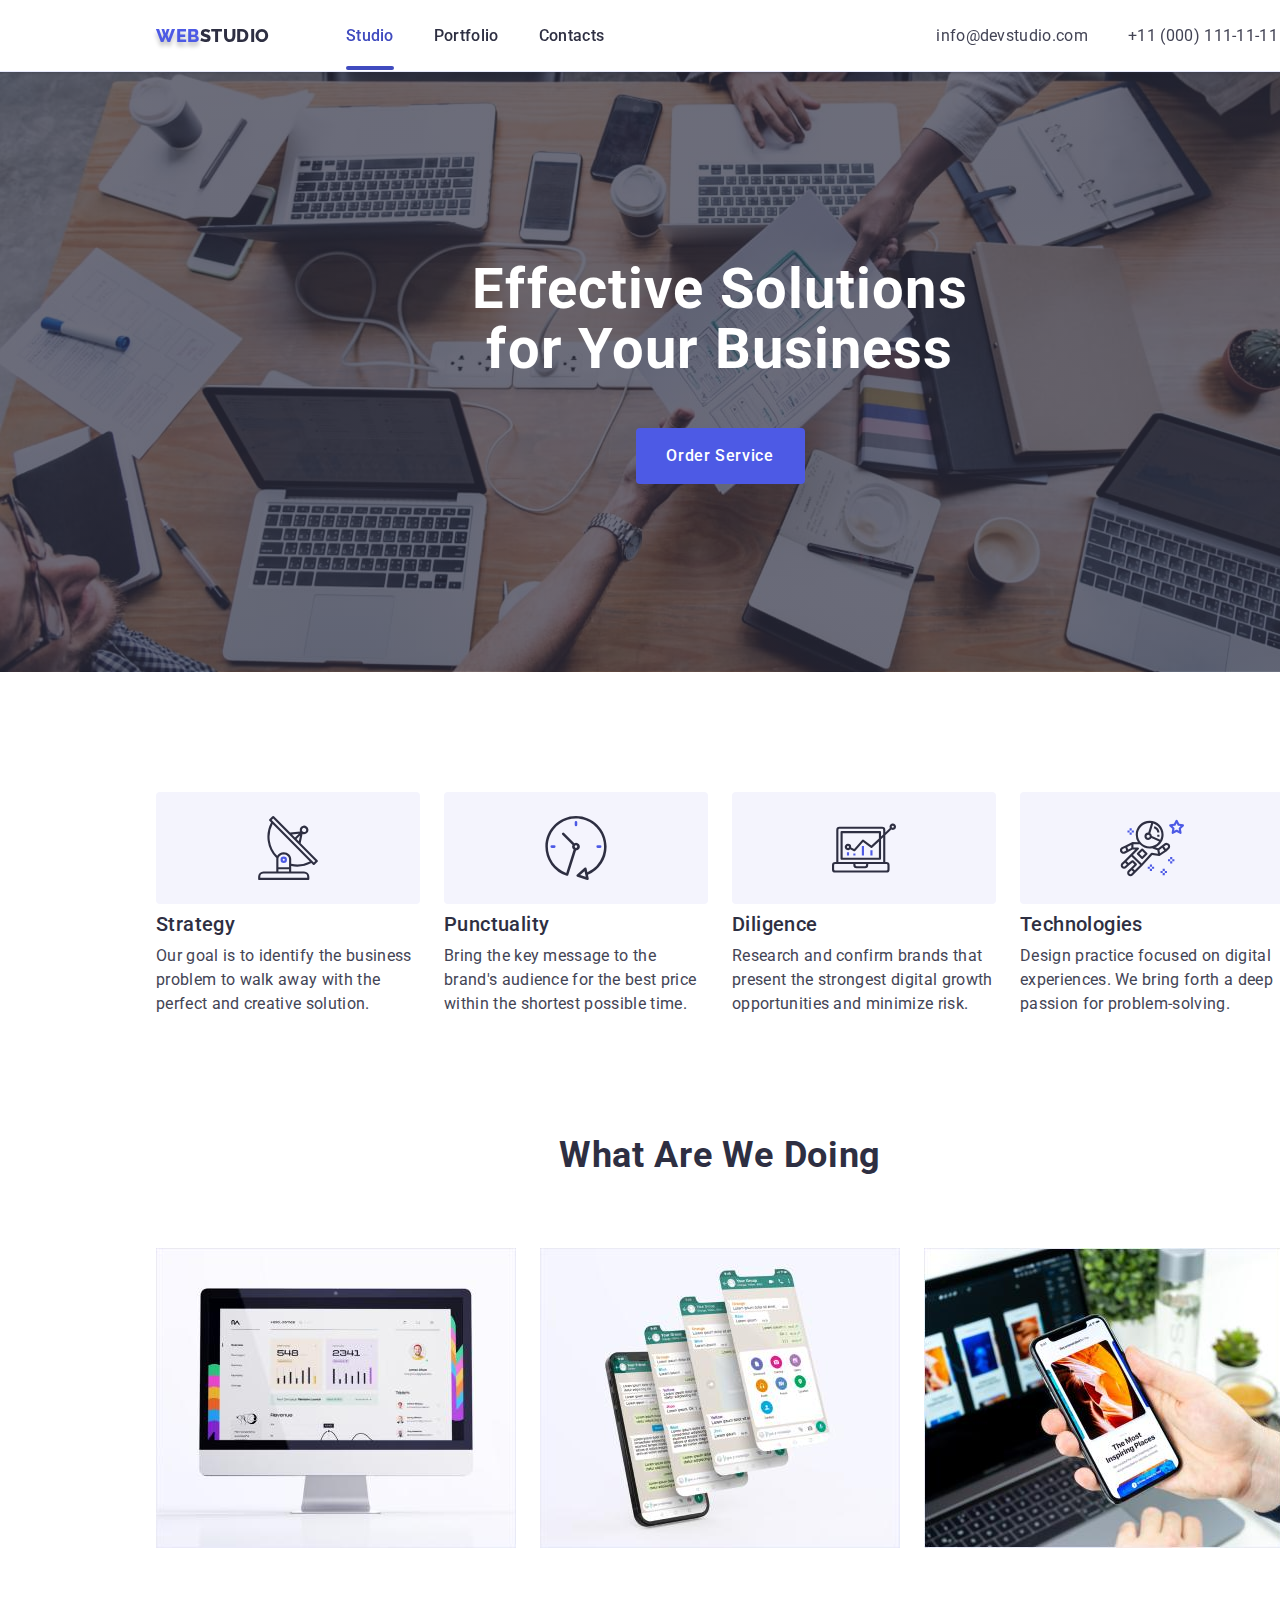
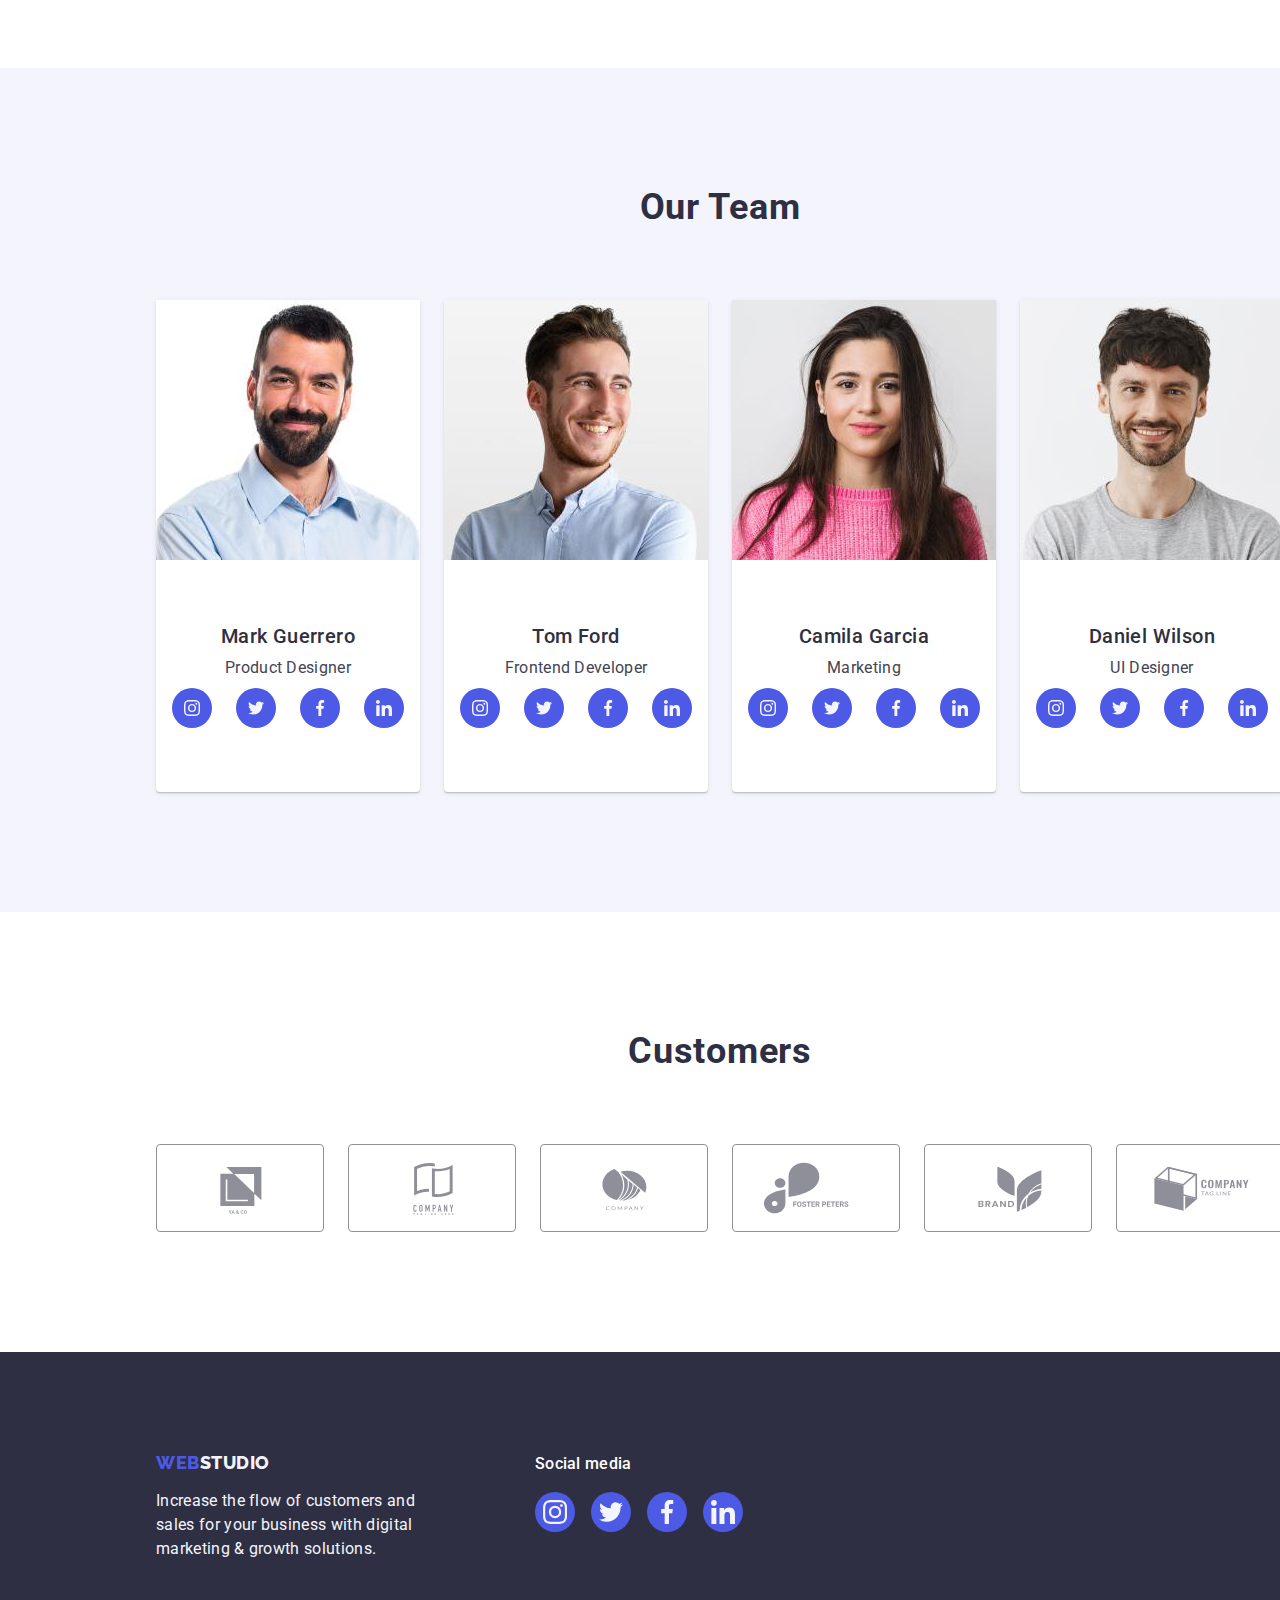
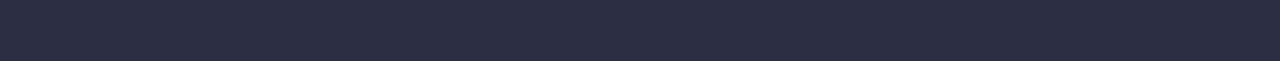
==== commit 0df2b89b: "test" ====
--- a/index.html
+++ b/index.html
@@ -180,8 +180,6 @@
               <div class="employee-card-text">
                 <h3 class="h-three">Mark Guerrero</h3>
                 <p class="goal-p">Product Designer</p>
-              </div>
-              <div class="employee-icons-box icons-box">
                 <ul class="employee-icons-ul list icons-ul">
                   <li class="socials-icons-list">
                     <a
@@ -228,6 +226,7 @@
                     </a>
                   </li>
                 </ul>
+                <!-- </div> -->
               </div>
             </li>
             <li class="employee-card">
@@ -240,8 +239,7 @@
               <div class="employee-card-text">
                 <h3 class="h-three">Tom Ford</h3>
                 <p class="goal-p">Frontend Developer</p>
-              </div>
-              <div class="employee-icons-box icons-box">
+
                 <ul class="employee-icons-ul list icons-ul">
                   <li class="socials-icons-list">
                     <a
@@ -300,8 +298,6 @@
               <div class="employee-card-text">
                 <h3 class="h-three">Camila Garcia</h3>
                 <p class="goal-p">Marketing</p>
-              </div>
-              <div class="employee-icons-box icons-box">
                 <ul class="employee-icons-ul list icons-ul">
                   <li class="socials-icons-list">
                     <a
@@ -360,8 +356,6 @@
               <div class="employee-card-text">
                 <h3 class="h-three">Daniel Wilson</h3>
                 <p class="goal-p">UI Designer</p>
-              </div>
-              <div class="employee-icons-box icons-box">
                 <ul class="employee-icons-ul list icons-ul">
                   <li class="socials-icons-list">
                     <a
--- a/css/styles.css
+++ b/css/styles.css
@@ -520,7 +520,8 @@
   -webkit-box-align: center;
       -ms-flex-align: center;
           align-items: center;
-  margin: 32px 16px 0 16px;
+  margin: 32px 16px;
+  padding: 32px 0;
 }
 .employee-list .employee-card .employee-card-text .h-three {
   text-align: center;
@@ -531,13 +532,6 @@
   margin-bottom: 8px;
 }
 
-.employee-icons-box {
-  display: -webkit-box;
-  display: -ms-flexbox;
-  display: flex;
-  padding: 32px 0;
-}
-
 .employee-icons-ul {
   display: -webkit-box;
   display: -ms-flexbox;
@@ -570,7 +564,7 @@
 .employee-icons-ul .socials-icons-list .socials-a .icon {
   fill: #f4f4fd;
 }
-.employee-icons-ul .socials-icons-list:hover, .employee-icons-ul .socials-icons-list:focus {
+.employee-icons-ul .socials-icons-list .socials-a:hover, .employee-icons-ul .socials-icons-list .socials-a:focus {
   background-color: #404bbf;
 }
 
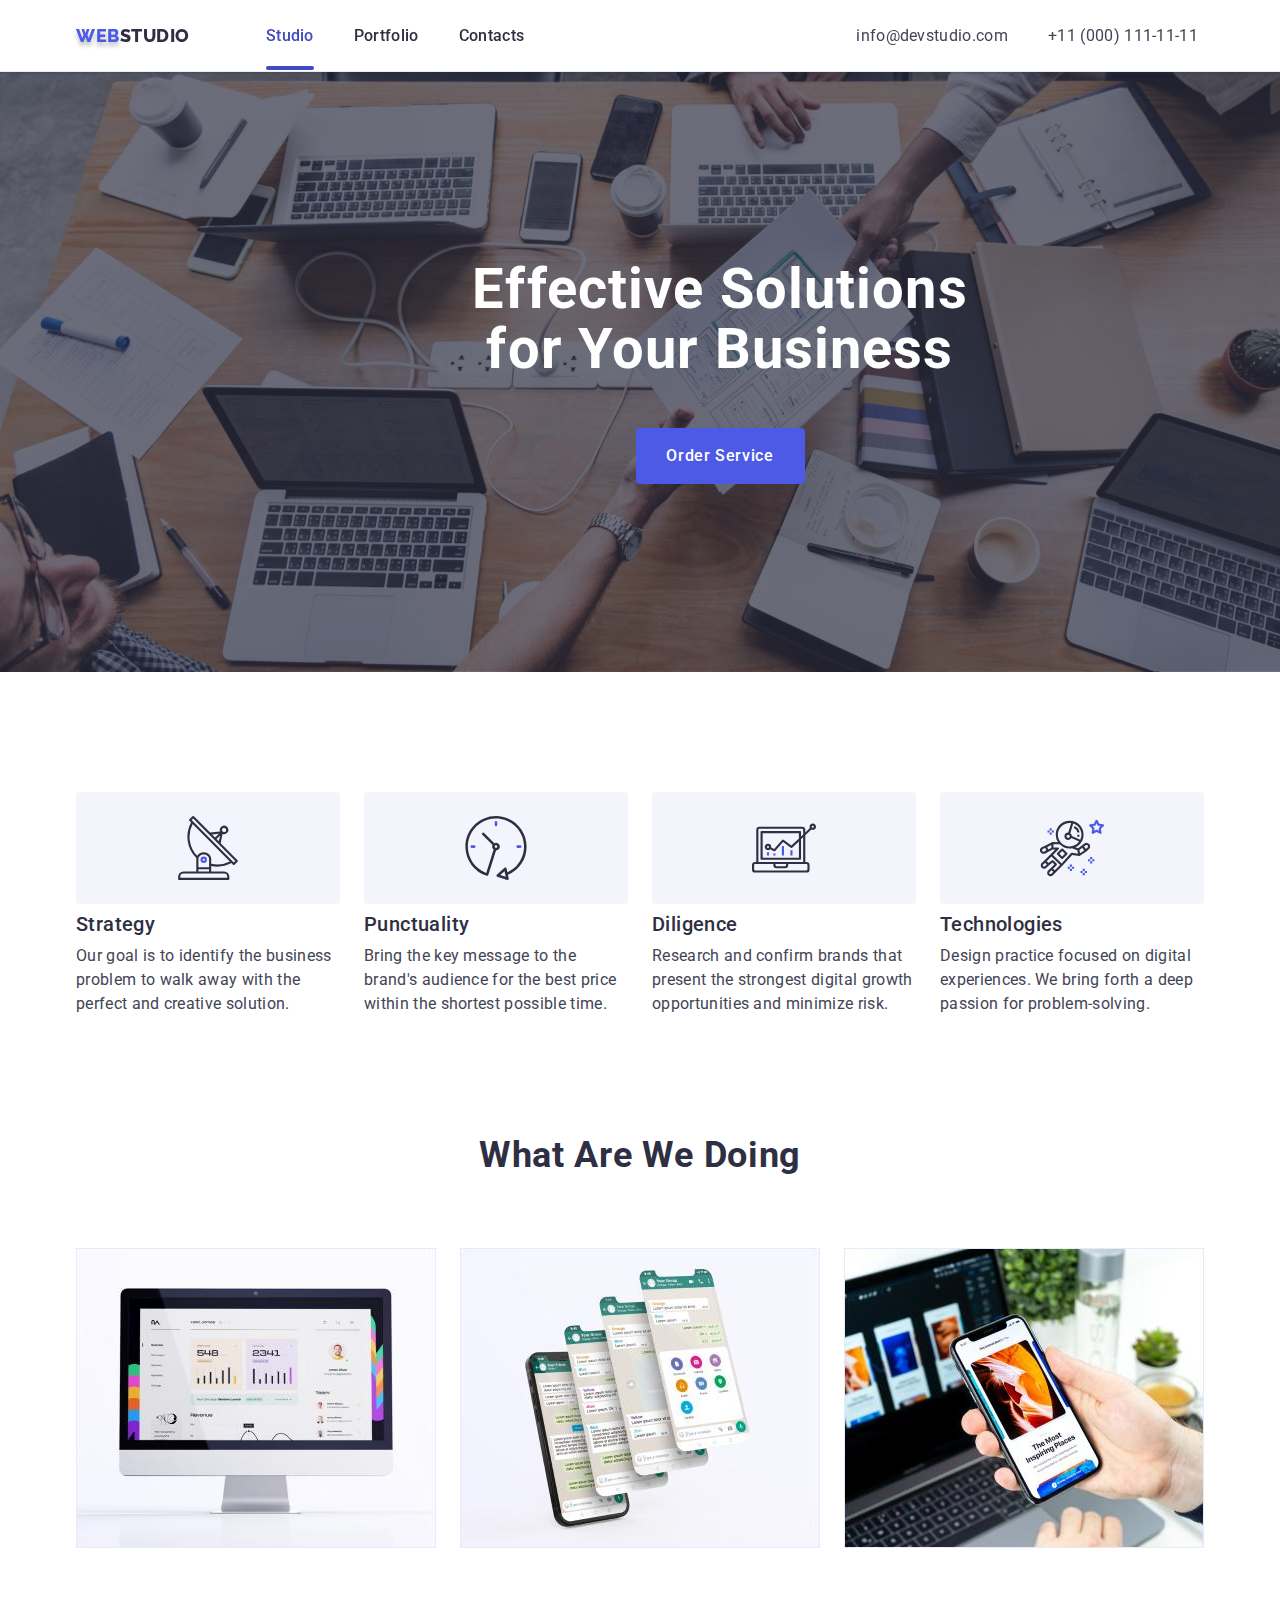
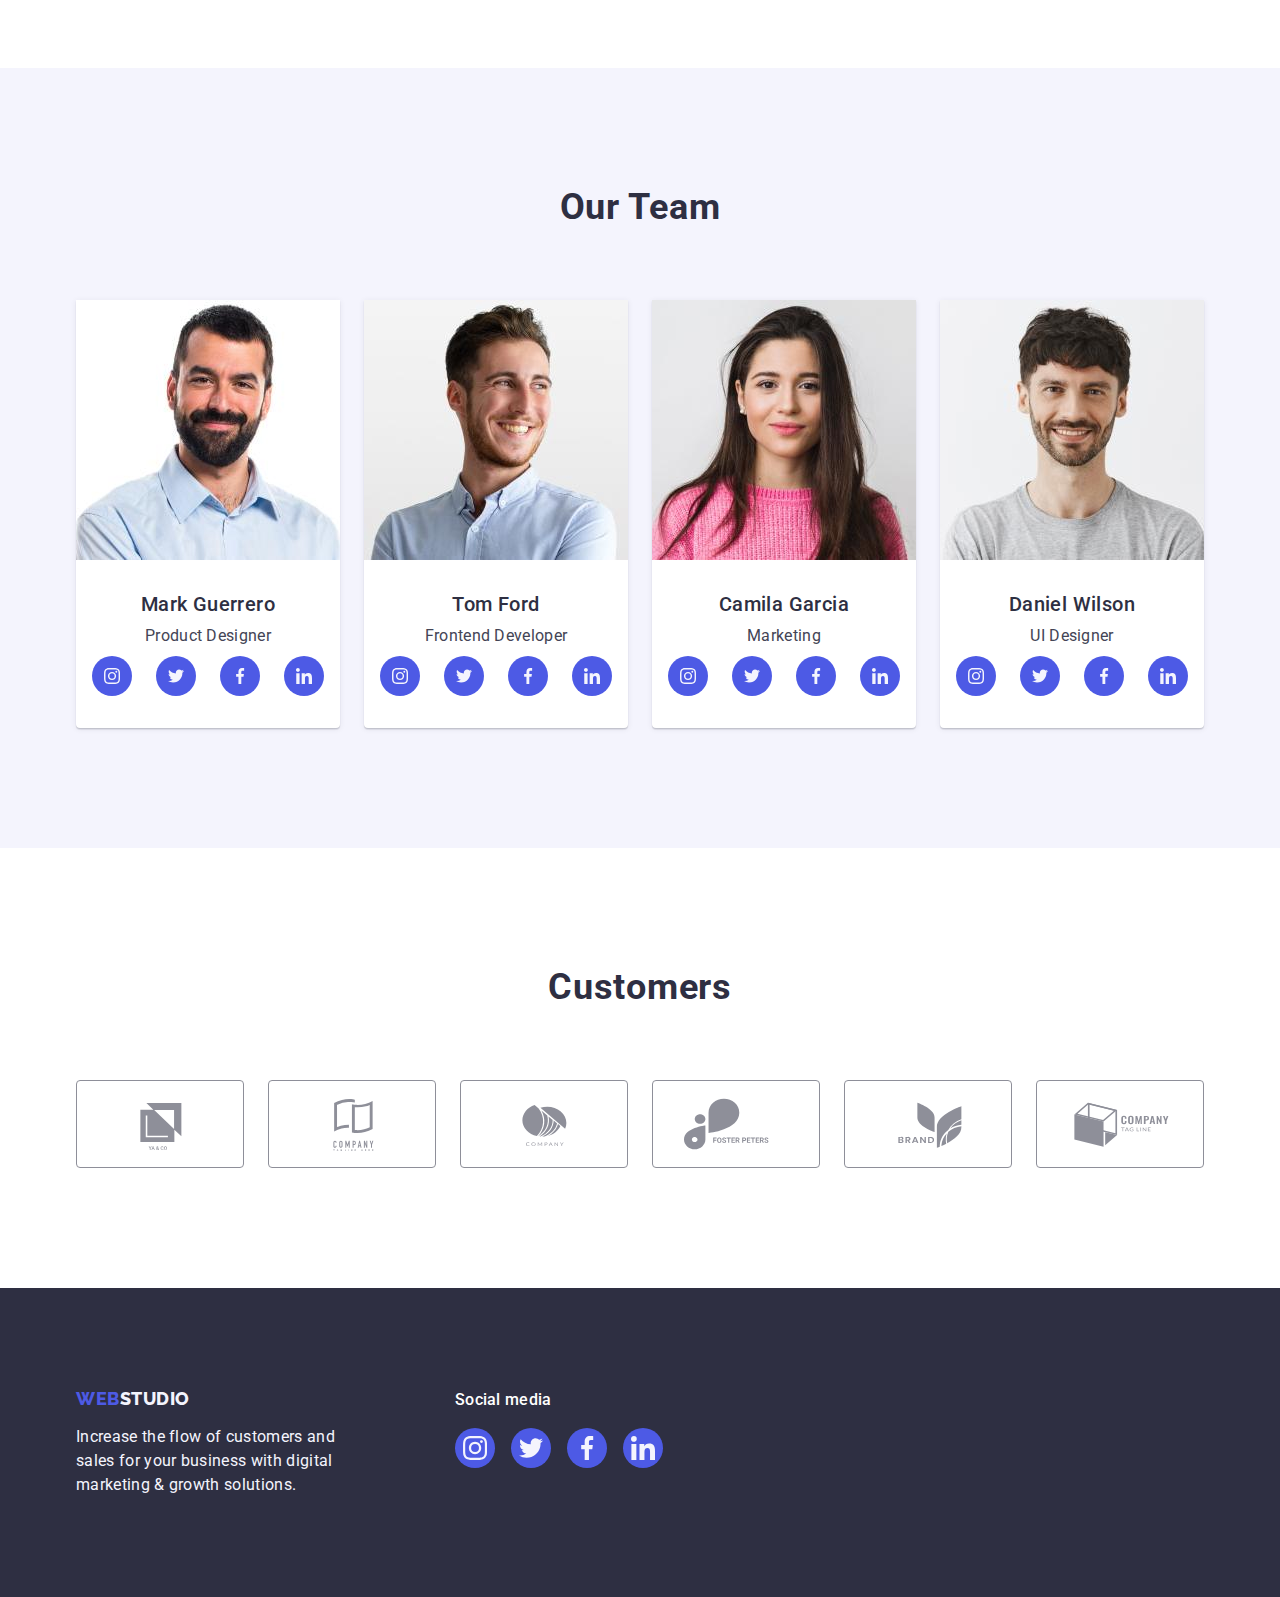
==== commit 0a724994: "test" ====
--- a/index.html
+++ b/index.html
@@ -526,7 +526,7 @@
     </footer>
 
     <div class="backdrop is-hidden" data-modal>
-      <div class="modal">
+      <div class="modal-div">
         <p class="modal-p"></p>
         <button class="close-button" type="button" data-modal-close>
           <svg class="icon" width="8" height="8">
--- a/css/styles.css
+++ b/css/styles.css
@@ -2,7 +2,6 @@
   font-family: "Roboto", sans-serif;
   color: #434455;
   background-color: #ffffff;
-  width: 1440px;
   margin: 0 auto;
 }
 
@@ -338,6 +337,10 @@
   color: #ffffff;
   padding: 188px 0;
   text-align: center;
+  -webkit-box-pack: center;
+      -ms-flex-pack: center;
+          justify-content: center;
+  margin: 0 auto;
 }
 .welcome-page .h-one {
   max-width: 496px;
@@ -520,7 +523,7 @@
   -webkit-box-align: center;
       -ms-flex-align: center;
           align-items: center;
-  margin: 32px 16px;
+  margin: 0 16px;
   padding: 32px 0;
 }
 .employee-list .employee-card .employee-card-text .h-three {
@@ -560,6 +563,8 @@
   background-color: #4d5ae5;
   justify-content: center;
   border-radius: 50%;
+  -webkit-transition: background-color 250ms cubic-bezier(0.4, 0, 0.2, 1);
+  transition: background-color 250ms cubic-bezier(0.4, 0, 0.2, 1);
 }
 .employee-icons-ul .socials-icons-list .socials-a .icon {
   fill: #f4f4fd;
@@ -710,7 +715,7 @@
   -webkit-transition: opacity 250ms cubic-bezier(0.4, 0, 0.2, 1), visibility 250ms cubic-bezier(0.4, 0, 0.2, 1);
   transition: opacity 250ms cubic-bezier(0.4, 0, 0.2, 1), visibility 250ms cubic-bezier(0.4, 0, 0.2, 1);
 }
-.backdrop .modal {
+.backdrop .modal-div {
   position: absolute;
   top: 50%;
   left: 50%;
@@ -727,7 +732,7 @@
   transition: transform 250ms cubic-bezier(0.4, 0, 0.2, 1);
   transition: transform 250ms cubic-bezier(0.4, 0, 0.2, 1), -webkit-transform 250ms cubic-bezier(0.4, 0, 0.2, 1);
 }
-.backdrop .modal .close-button {
+.backdrop .modal-div .close-button {
   display: -webkit-box;
   display: -ms-flexbox;
   display: flex;
@@ -750,11 +755,11 @@
   -webkit-transition: background-color 250ms cubic-bezier(0.4, 0, 0.2, 1), border 250ms cubic-bezier(0.4, 0, 0.2, 1);
   transition: background-color 250ms cubic-bezier(0.4, 0, 0.2, 1), border 250ms cubic-bezier(0.4, 0, 0.2, 1);
 }
-.backdrop .modal .close-button .icon {
+.backdrop .modal-div .close-button .icon {
   -webkit-transition: fill 250ms cubic-bezier(0.4, 0, 0.2, 1);
   transition: fill 250ms cubic-bezier(0.4, 0, 0.2, 1);
 }
-.backdrop .modal .close-button:hover, .backdrop .modal .close-button:focus {
+.backdrop .modal-div .close-button:hover, .backdrop .modal-div .close-button:focus {
   background-color: #404bbf;
   border: none;
   fill: #ffffff;
